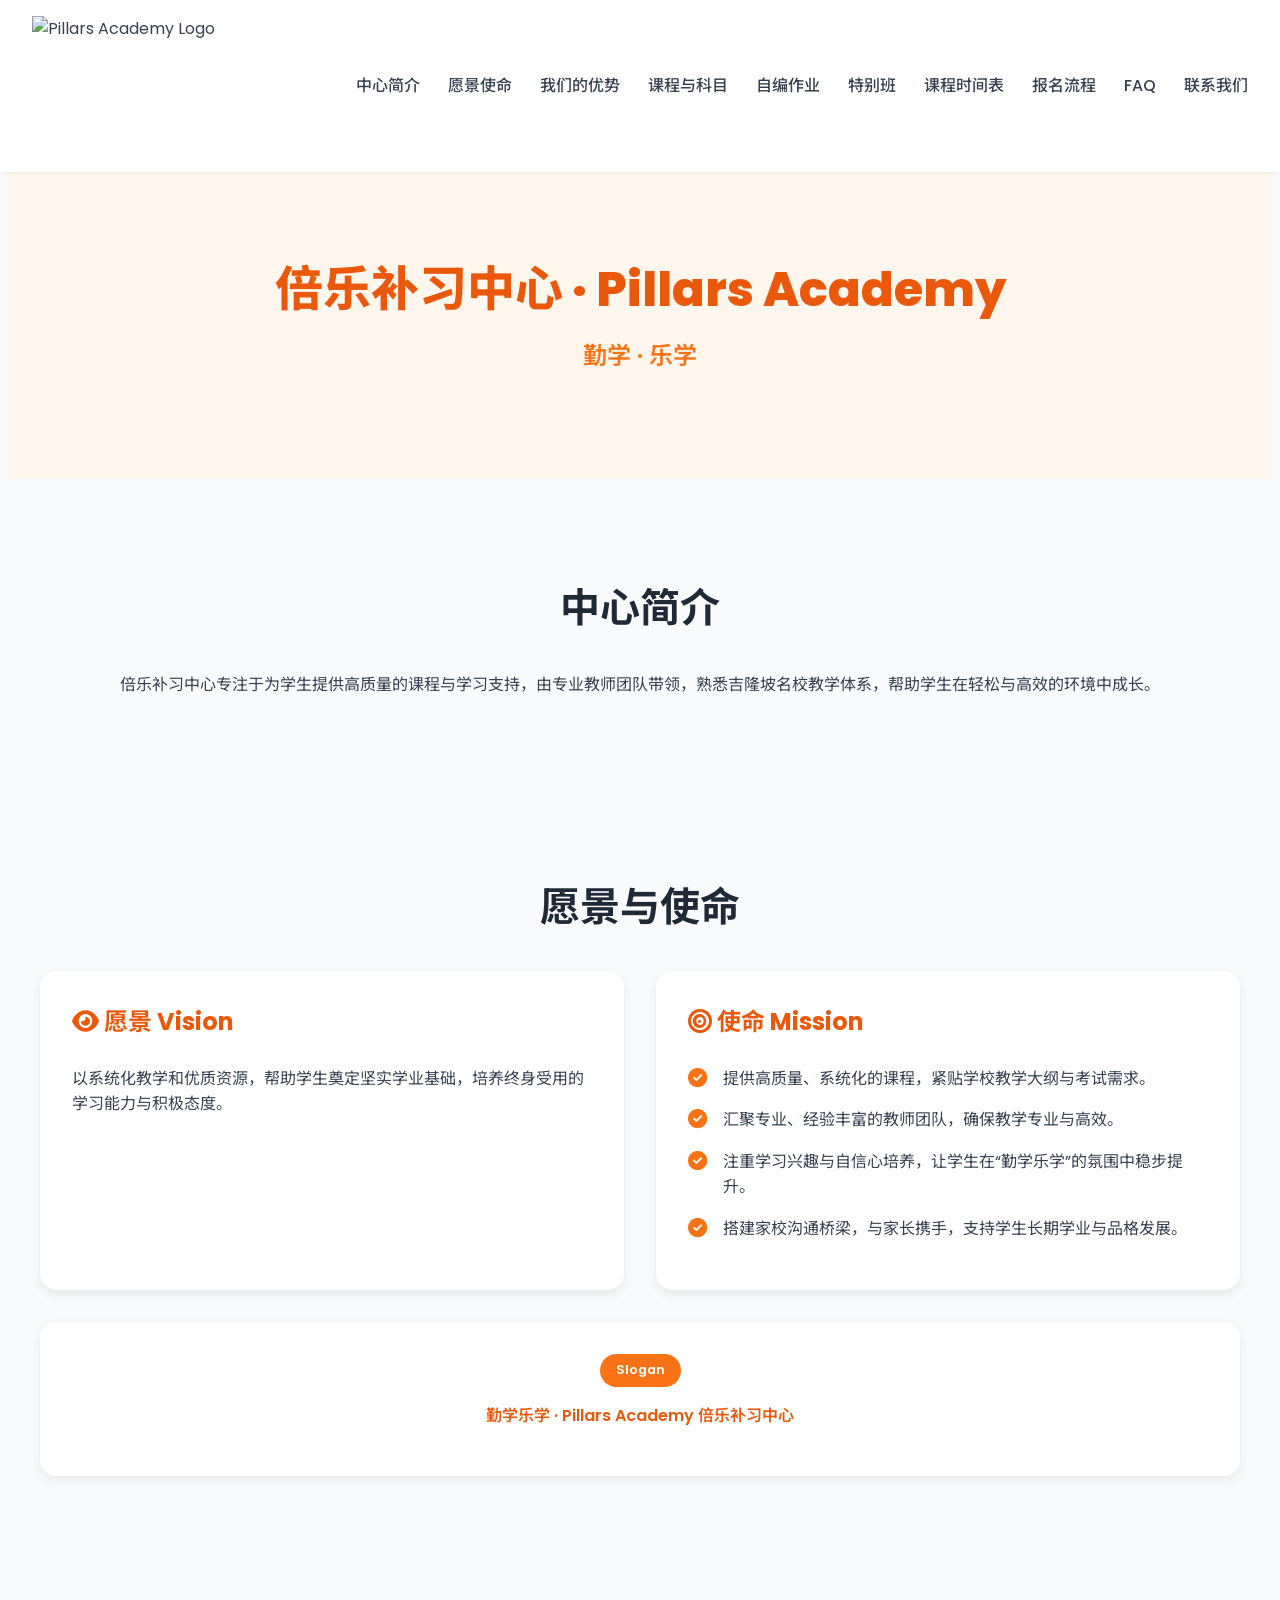
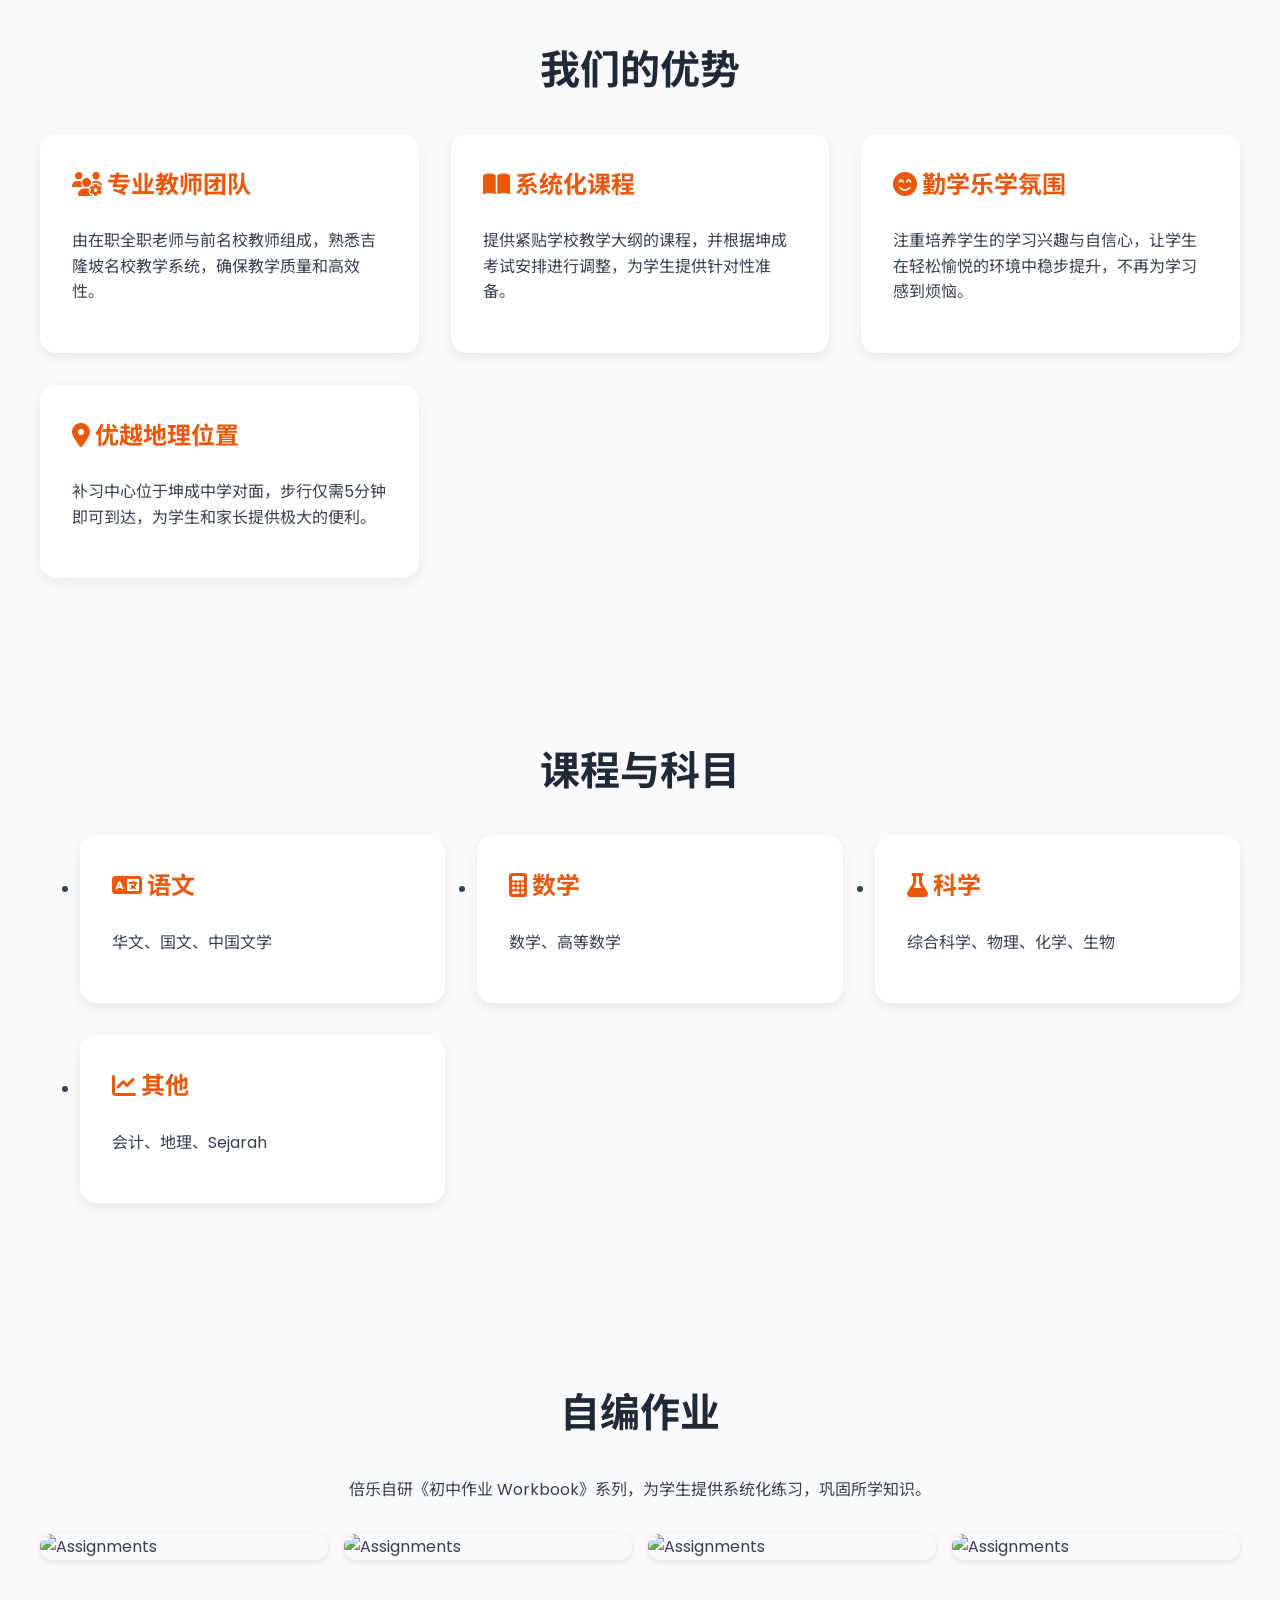
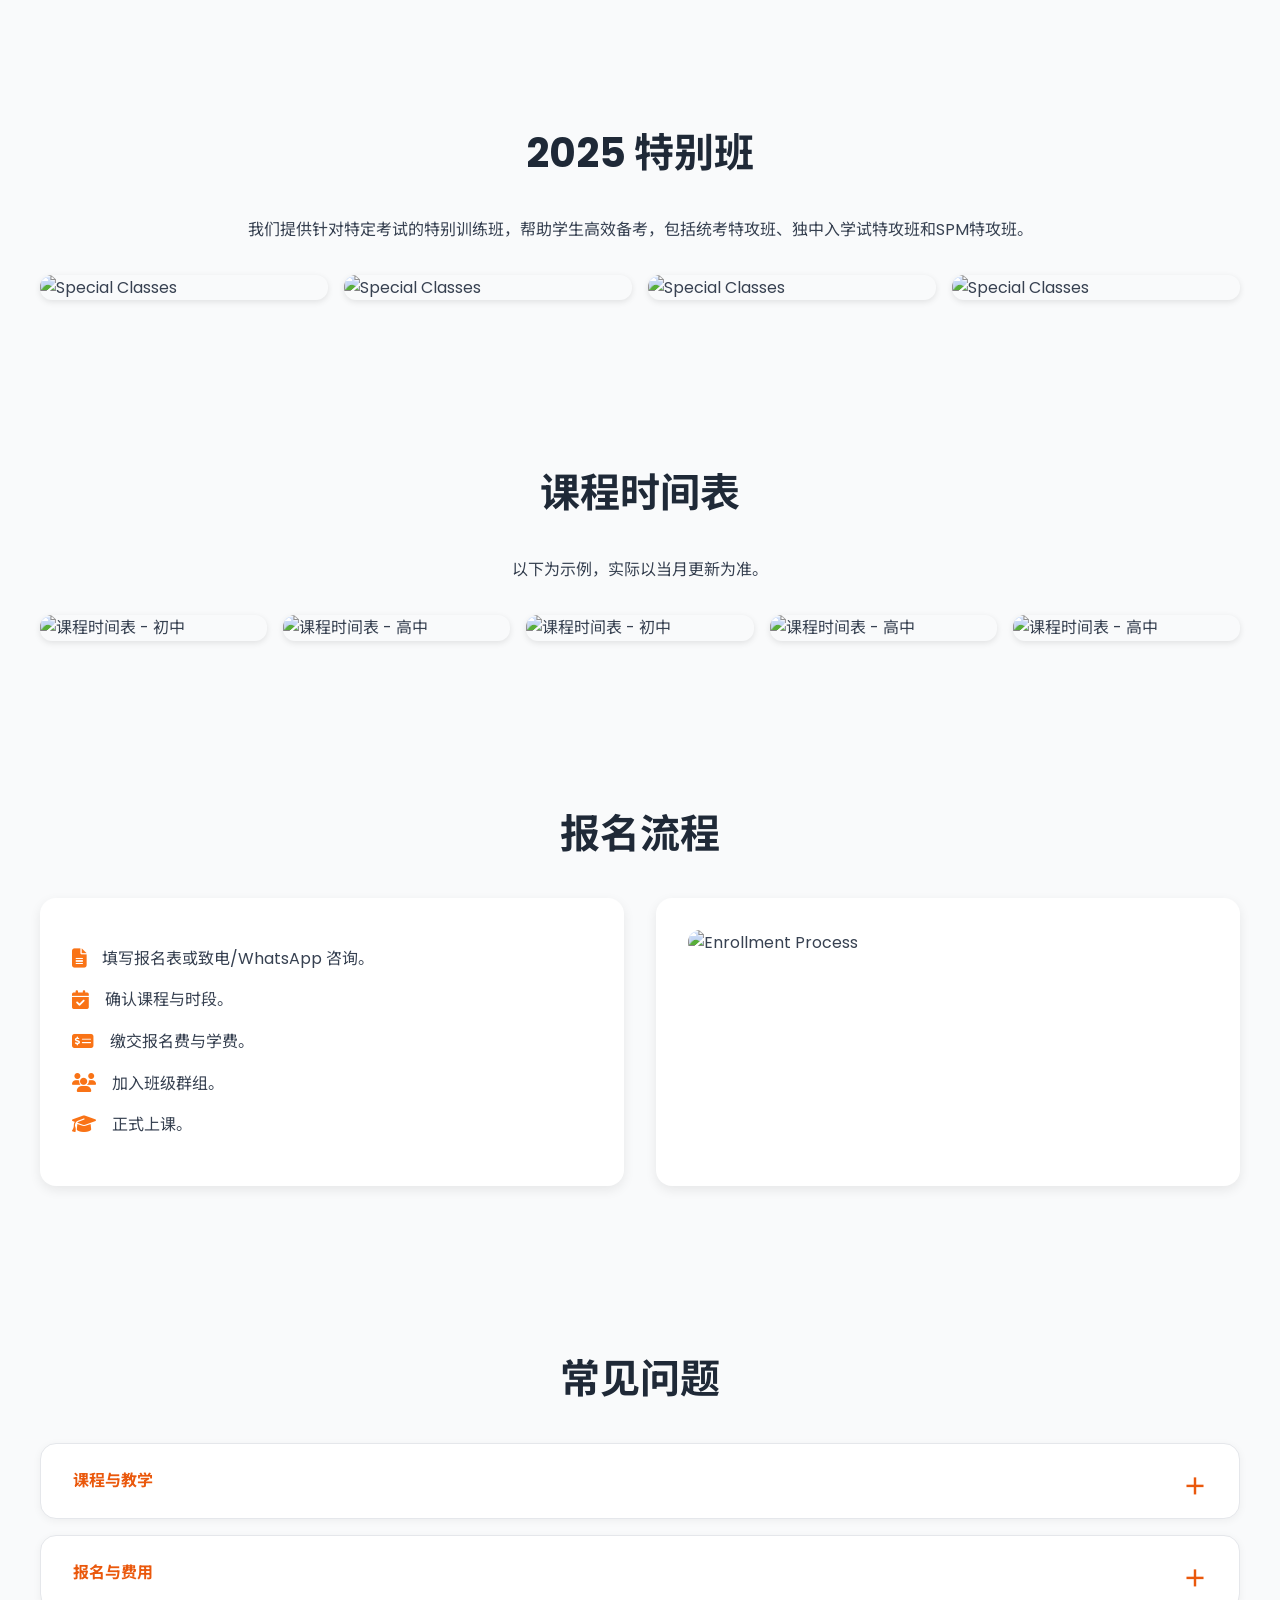
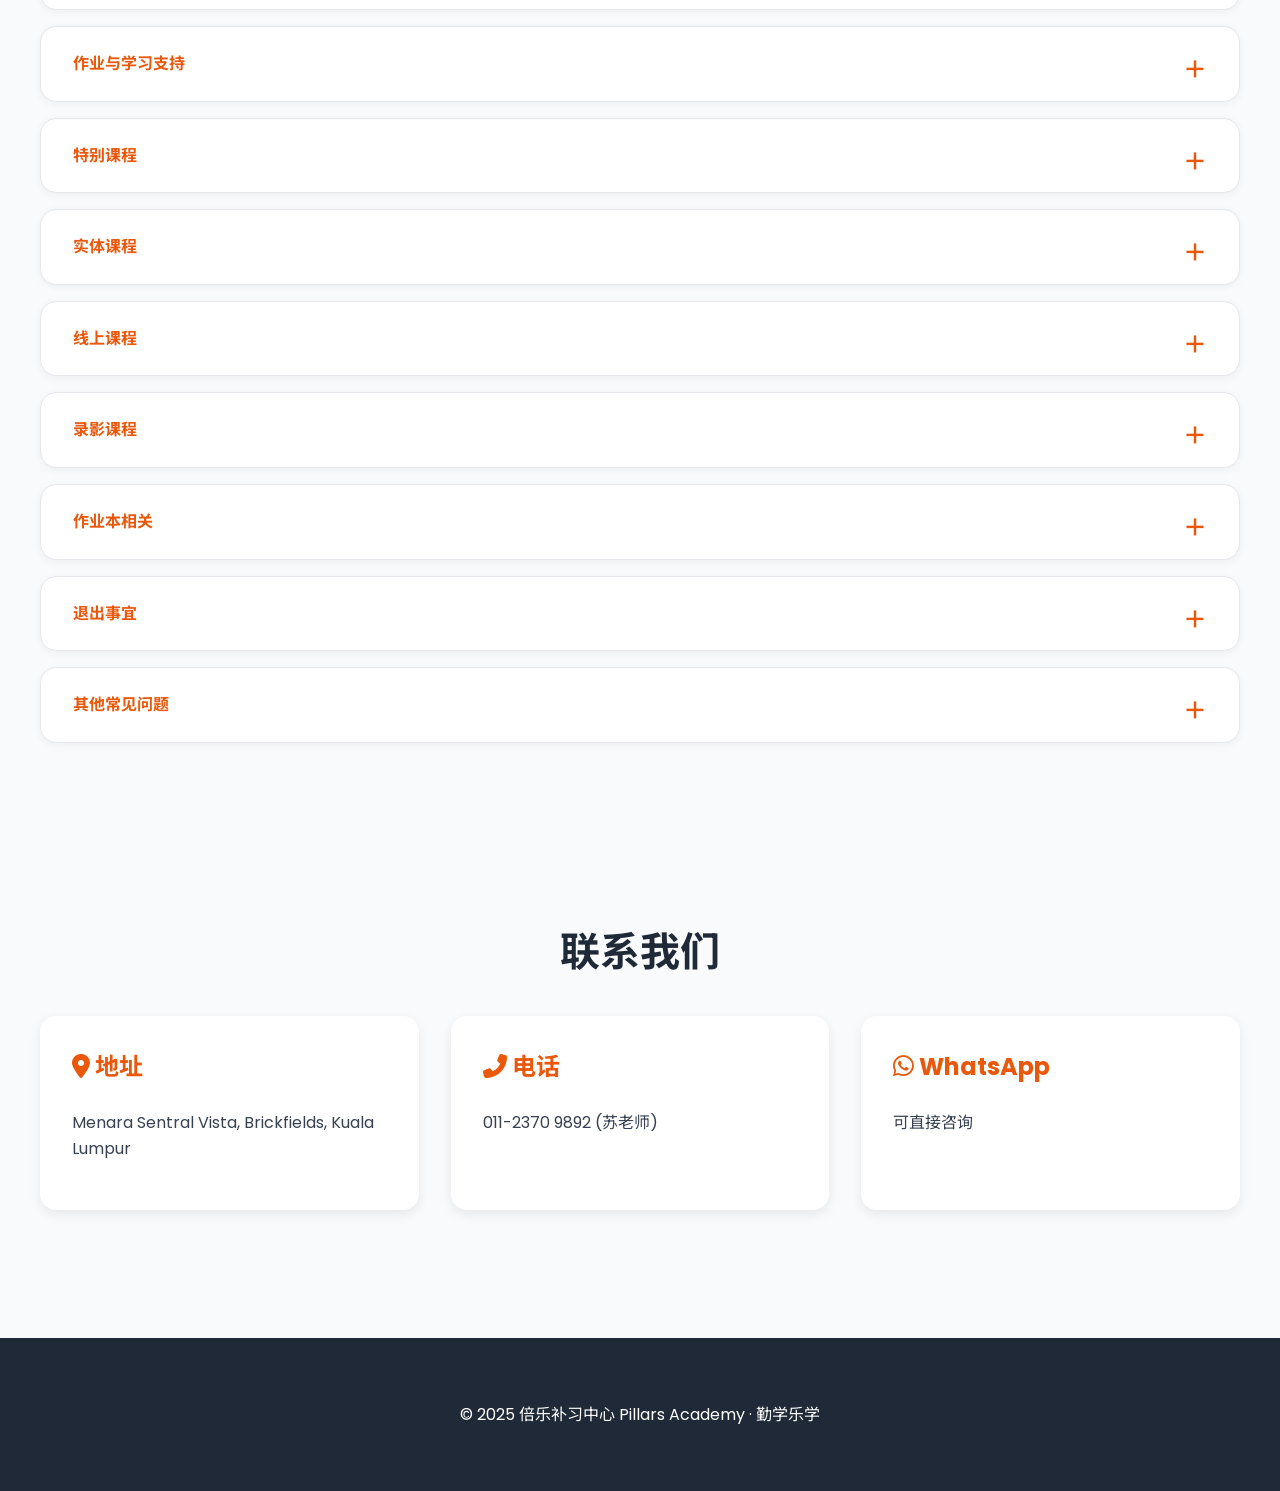
==== index.html @ 4dfcb1cc "Update documentation" ====
<!DOCTYPE html>
<html lang="zh">
<head>
<meta charset="utf-8"/>
<meta content="width=device-width, initial-scale=1.0" name="viewport"/>
<title>倍乐补习中心 · Pillars Academy</title>
<link rel="icon" type="image/x-icon" href="C:\Users\ACER\Downloads\website\images\tree logo.jpg">
<link rel="preconnect" href="https://fonts.googleapis.com">
<link rel="preconnect" href="https://fonts.gstatic.com" crossorigin>
<link href="https://fonts.googleapis.com/css2?family=Noto+Sans+SC:wght@400;500;700&family=Poppins:wght@400;500;600;700&display=swap" rel="stylesheet">
<link href="https://cdnjs.cloudflare.com/ajax/libs/font-awesome/6.4.0/css/all.min.css" rel="stylesheet">
<style>
    :root {
      --brand1: #f97316; /* 橙色 */
      --brand2: #ea580c; /* 深橙 */
      --peach: #FFDAC1; /* Soft Peach */
      --light-peach: #FFF7ED;
      --dark-gray: #1f2937;
      --text-color: #374151;
      --light-bg: #f9fafb;
      --card-bg: #ffffff;
      --border-color: #e5e7eb;
    }
    html {
      scroll-padding-top: 100px; 
    }
    body { font-family: 'Poppins', 'Noto Sans SC', sans-serif; margin: 0; background: var(--light-bg); color: var(--text-color); line-height: 1.6; }
    header { background: var(--card-bg); padding: 1rem 2rem; box-shadow: 0 2px 4px rgba(0,0,0,0.05); position: sticky; top: 0; z-index: 50; display: flex; align-items: center; justify-content: space-between; }
    .header-logo { height: 140px; }
    nav a { margin-left: 1.5rem; text-decoration: none; color: var(--text-color); font-weight: 500; transition: color 0.3s ease; }
    nav a:hover { color: var(--brand2); }
    .hero { padding: 5rem 2rem; text-align: center; background: var(--light-peach); }
    .hero h1 { font-size: 3rem; font-weight: 800; color: var(--brand2); margin: 0; }
    .hero p { font-size: 1.5rem; margin-top: 0.5rem; color: var(--brand1); font-weight: 600; }
    section { padding: 4rem 2rem; max-width: 1200px; margin: 0 auto; }
    h2 { font-size: 2.5rem; font-weight: 700; margin-bottom: 2rem; text-align: center; color: var(--dark-gray); }
    .grid { display: grid; gap: 2rem; }
    .md\:grid-cols-2 { grid-template-columns: repeat(auto-fit, minmax(300px, 1fr)); }
    .card { background: var(--card-bg); border-radius: 1rem; box-shadow: 0 4px 12px rgba(0,0,0,0.08); padding: 2rem; transition: transform 0.3s ease; }
    .card:hover { transform: translateY(-5px); }
    .card h3 { color: var(--brand2); font-size: 1.5rem; margin-top: 0; }
    .badge { display: inline-block; background: var(--brand1); color: white; font-size: 0.8rem; padding: 0.4rem 1rem; border-radius: 9999px; font-weight: 600; }
    footer { background: var(--dark-gray); color: white; text-align: center; padding: 3rem; margin-top: 4rem; }
    .icon-list { list-style: none; padding: 0; }
    .icon-list li { display: flex; align-items: flex-start; margin-bottom: 1rem; }
    .icon-list li i { color: var(--brand1); margin-right: 1rem; font-size: 1.2rem; margin-top: 0.2rem; }
    .image-grid { display: grid; grid-template-columns: repeat(auto-fit, minmax(200px, 1fr)); gap: 1rem; margin-top: 2rem; }
    .image-grid img {
      width: 100%;
      height: auto;
      border-radius: 0.75rem;
      box-shadow: 0 2px 6px rgba(0,0,0,0.1);
      cursor: pointer;
      transition: transform 0.3s ease;
    }
    .image-grid img:hover:not(.expanded) {
      transform: scale(1.03);
    }

    /* FAQ section */
    .faq-item { margin-bottom: 1.5rem; }
    .faq-item h3 { font-weight: 600; color: var(--brand2); }
    nav.toc { background: var(--light-peach); border: 1px solid #fed7aa; border-radius: 1rem; padding: 1.5rem; margin-bottom: 2rem; }
    nav.toc a { display: inline-block; margin: .5rem .75rem; padding: .5rem 1rem; color: var(--brand2); text-decoration: none; border-radius: .5rem; font-weight: 600; background: var(--card-bg); border: 1px solid #fcd34d; transition: background-color 0.3s ease; }
    nav.toc a:hover { background: #fde68a; }
    .faq-cat { background: var(--card-bg); border: 1px solid var(--border-color); border-radius: 1rem; margin: 1rem 0; box-shadow: 0 2px 8px rgba(0,0,0,0.05); }
    .faq-cat > summary { cursor: pointer; padding: 1.5rem 2rem; font-weight: 700; color: var(--brand2); list-style: none; }
    .faq-cat[open] > summary { color: var(--dark-gray); border-bottom: 1px solid var(--border-color); }
    .faq-cat summary::-webkit-details-marker { display: none; }
    .faq-cat summary::after { content: '＋'; float: right; font-size: 1.5rem; transition: transform 0.3s ease; }
    .faq-cat[open] > summary::after { content: '－'; transform: rotate(180deg); }
    .qa-list { padding: .5rem 2rem 1.5rem; }
    .qa-list details { border: 1px solid var(--border-color); border-radius: 0.75rem; margin: 0.8rem 0; }
    .qa-list > details > summary { font-weight: 600; color: var(--brand2); padding: 1rem 1.5rem; cursor: pointer; list-style: none; }
    .qa-list > details[open] > summary { color: var(--dark-gray); border-bottom: 1px solid var(--border-color); }
    .qa-list summary::-webkit-details-marker { display: none; }
    .qa-list summary::after { content: '＋'; float: right; font-size: 1.2rem; }
    .qa-list details[open] > summary::after { content: '－'; }
    .qa-list details > div { padding: 1rem 1.5rem 1.5rem; color: var(--text-color); }
    
    /* Image zoom effect */
    .zoom-img {
      max-width: 100%;
      height: auto;
      cursor: pointer;
      border-radius: 8px;
      transition: transform 0.3s ease, box-shadow 0.3s ease;
    }
    .zoom-img.expanded {
      position: fixed;
      top: 50%;
      left: 50%;
      /* Remove max-width and max-height to show the original size */
      transform: translate(-50%, -50%);
      z-index: 9999;
      box-shadow: 0 0 20px rgba(0,0,0,0.5);
      /* Ensure image doesn't go off-screen, just in case */
      width: auto;
      height: auto;
      max-width: 95vw;
      max-height: 95vh;
    }
    .overlay {
      position: fixed;
      top: 0; left: 0; right: 0; bottom: 0;
      background: rgba(0,0,0,0.7);
      z-index: 9998;
      display: none;
    }
    .overlay.active { display: block; }

    @media (max-width: 768px) {
        header { flex-direction: column; align-items: center; }
        nav { margin-top: 1rem; }
        nav a { margin: 0.5rem; }
        .hero h1 { font-size: 2.2rem; }
        .hero p { font-size: 1.2rem; }
        section { padding: 2rem 1rem; }
        h2 { font-size: 2rem; margin-bottom: 1.5rem; }
    }
</style>
</head>
<body>

<header>
  <img src="C:\Users\ACER\Downloads\website\images\logo (main).jpg" alt="Pillars Academy Logo" class="header-logo">
  <nav>
    <a href="#about">中心简介</a>
    <a href="#vision">愿景使命</a>
    <a href="#advantages">我们的优势</a>
    <a href="#courses">课程与科目</a>
    <a href="#assignments">自编作业</a>
    <a href="#special">特别班</a>
    <a href="#timetable">课程时间表</a>
    <a href="#enroll">报名流程</a>
    <a href="#faq">FAQ</a>
    <a href="#contact">联系我们</a>
  </nav>
</header>

<section class="hero">
  <h1>倍乐补习中心 · Pillars Academy</h1>
  <p>勤学 · 乐学</p>
</section>

<section id="about">
  <h2>中心简介</h2>
  <p style="text-align:center;">倍乐补习中心专注于为学生提供高质量的课程与学习支持，由专业教师团队带领，熟悉吉隆坡名校教学体系，帮助学生在轻松与高效的环境中成长。</p>
</section>

<section id="vision">
  <h2>愿景与使命</h2>
  <div class="grid md:grid-cols-2">
    <div class="card">
      <h3><i class="fas fa-eye"></i> 愿景 Vision</h3>
      <p>以系统化教学和优质资源，帮助学生奠定坚实学业基础，培养终身受用的学习能力与积极态度。</p>
    </div>
    <div class="card">
      <h3><i class="fas fa-bullseye"></i> 使命 Mission</h3>
      <ul class="icon-list">
        <li><i class="fas fa-check-circle"></i> 提供高质量、系统化的课程，紧贴学校教学大纲与考试需求。</li>
        <li><i class="fas fa-check-circle"></i> 汇聚专业、经验丰富的教师团队，确保教学专业与高效。</li>
        <li><i class="fas fa-check-circle"></i> 注重学习兴趣与自信心培养，让学生在“勤学乐学”的氛围中稳步提升。</li>
        <li><i class="fas fa-check-circle"></i> 搭建家校沟通桥梁，与家长携手，支持学生长期学业与品格发展。</li>
      </ul>
    </div>
  </div>
  <div class="card" style="margin-top:2rem; text-align:center;">
    <span class="badge">Slogan</span>
    <p style="margin-top:1rem; font-weight:600; color:var(--brand2);">勤学乐学 · Pillars Academy 倍乐补习中心</p>
  </div>
</section>

<section id="advantages">
  <h2>我们的优势</h2>
  <div class="grid md:grid-cols-2">
    <div class="card">
      <h3><i class="fas fa-users-cog"></i> 专业教师团队</h3>
      <p>由在职全职老师与前名校教师组成，熟悉吉隆坡名校教学系统，确保教学质量和高效性。</p>
    </div>
    <div class="card">
      <h3><i class="fas fa-book-open"></i> 系统化课程</h3>
      <p>提供紧贴学校教学大纲的课程，并根据坤成考试安排进行调整，为学生提供针对性准备。</p>
    </div>
    <div class="card">
      <h3><i class="fas fa-smile-beam"></i> 勤学乐学氛围</h3>
      <p>注重培养学生的学习兴趣与自信心，让学生在轻松愉悦的环境中稳步提升，不再为学习感到烦恼。</p>
    </div>
    <div class="card">
      <h3><i class="fas fa-map-marker-alt"></i> 优越地理位置</h3>
      <p>补习中心位于坤成中学对面，步行仅需5分钟即可到达，为学生和家长提供极大的便利。</p>
    </div>
  </div>
</section>

<section id="courses">
  <h2>课程与科目</h2>
  <ul class="grid md:grid-cols-2">
    <li class="card">
      <h3><i class="fas fa-language"></i> 语文</h3>
      <p>华文、国文、中国文学</p>
    </li>
    <li class="card">
      <h3><i class="fas fa-calculator"></i> 数学</h3>
      <p>数学、高等数学</p>
    </li>
    <li class="card">
      <h3><i class="fas fa-flask"></i> 科学</h3>
      <p>综合科学、物理、化学、生物</p>
    </li>
    <li class="card">
      <h3><i class="fas fa-chart-line"></i> 其他</h3>
      <p>会计、地理、Sejarah</p>
    </li>
  </ul>
</section>

<section id="assignments">
  <h2>自编作业</h2>
  <p style="text-align:center;">倍乐自研《初中作业 Workbook》系列，为学生提供系统化练习，巩固所学知识。</p>
  <div class="image-grid">
    <img src="C:\Users\ACER\Downloads\website\images\E1.jpg" alt="Assignments" class="zoom-img">
    <img src="C:\Users\ACER\Downloads\website\images\E2.jpg" alt="Assignments" class="zoom-img">
    <img src="C:\Users\ACER\Downloads\website\images\E3.jpg" alt="Assignments" class="zoom-img">
    <img src="C:\Users\ACER\Downloads\website\images\E4.jpg" alt="Assignments" class="zoom-img">
  </div>
</section>

<section id="special">
  <h2>2025 特别班</h2>
  <p style="text-align:center;">我们提供针对特定考试的特别训练班，帮助学生高效备考，包括统考特攻班、独中入学试特攻班和SPM特攻班。</p>
  <div class="image-grid">
    <img src="C:\Users\ACER\Downloads\website\images\F1.jpg" alt="Special Classes" class="zoom-img">
    <img src="C:\Users\ACER\Downloads\website\images\F2.jpg" alt="Special Classes" class="zoom-img">
    <img src="C:\Users\ACER\Downloads\website\images\F3.jpg" alt="Special Classes" class="zoom-img">
    <img src="C:\Users\ACER\Downloads\website\images\F4.jpg" alt="Special Classes" class="zoom-img">
  </div>
</section>

<section id="timetable">
  <h2>课程时间表</h2>
  <p style="text-align:center;">以下为示例，实际以当月更新为准。</p>
  <div class="image-grid">
    <img src="C:\Users\ACER\Downloads\website\images\G1_resized.jpg" alt="课程时间表 - 初中" class="zoom-img">
    <img src="C:\Users\ACER\Downloads\website\images\G2.jpg" alt="课程时间表 - 高中" class="zoom-img">
    <img src="C:\Users\ACER\Downloads\website\images\G3.jpg" alt="课程时间表 - 初中" class="zoom-img">
    <img src="C:\Users\ACER\Downloads\website\images\G4.jpg" alt="课程时间表 - 高中" class="zoom-img">
    <img src="C:\Users\ACER\Downloads\website\images\G5.jpg" alt="课程时间表 - 高中" class="zoom-img">
  </div>
</section>

<section id="enroll">
  <h2>报名流程</h2>
  <div class="grid md:grid-cols-2">
    <div class="card">
      <ul class="icon-list">
        <li><i class="fas fa-file-alt"></i> 填写报名表或致电/WhatsApp 咨询。</li>
        <li><i class="fas fa-calendar-check"></i> 确认课程与时段。</li>
        <li><i class="fas fa-money-check-alt"></i> 缴交报名费与学费。</li>
        <li><i class="fas fa-users"></i> 加入班级群组。</li>
        <li><i class="fas fa-graduation-cap"></i> 正式上课。</li>
      </ul>
    </div>
    <div class="card">
      <img src="C:\Users\ACER\Downloads\website\images\H (1).jpg" alt= "Enrollment Process" style="width: 100%; height: auto; border-radius: 0.75rem;">
    </div>
  </div>
</section>

<section id="faq">
  <h2>常见问题</h2>
  <div class="cat-acc">
    <details class="faq-cat" id="cat1"><summary>课程与教学</summary>
      <div class="qa-list">
        <details><summary>Q1：倍乐补习中心开设哪些科目？</summary><div>A：华文、英文、马来文、数学、高级数学、科学、生物、化学、物理、会计、中国文学、Sejarah 等。</div></details>
        <details><summary>Q2：课程时间表是固定的吗？</summary><div>A：有每周固定时间表，但会根据坤中考试安排与学生需求进行调整。</div></details>
        <details><summary>Q3：你们的老师是什么背景？</summary><div>A：在职全职老师与前名校教师，熟悉吉隆坡坤成教学系统。</div></details>
        <details><summary>Q4：学生对象？</summary><div>A：以坤中学生为主，同时欢迎报考马来西亚文凭（SPM）的非坤中生。</div></details>
        <details><summary>Q5：教学语言？</summary><div>A：中英文双语教学，学习单以英文为主，中文为补助。</div></details>
        <details><summary>Q6：老师会帮忙准备考试吗？</summary><div>A：会，我们会依照坤中考试范围为学生进行针对性准备。</div></details>
        <details><summary>Q7：补习时长？</summary><div>A：一般每月 6 小时：1.5 小时/堂 × 4 次，部分科目为 2 小时/堂 × 3 次。</div></details>
        <details><summary>Q8：迟加入可以看回以前的课程吗？</summary><div>A：不提供往期回放。如有需要，可与负责老师沟通。</div></details>
        <details><summary>Q9：是不是每一课都有录制？</summary><div>A：网课都会录制并提供回放，实体课学生如缺席可看网课录制回放。</div></details>
        <details><summary>Q10：课程开课与结束时间？</summary><div>A：1–12 月上课。初三课程于 11 月结束；部分会因准备考试而提前上完，12 月最后两周不上课。</div></details>
      </div>
    </details>
    <details class="faq-cat" id="cat2"><summary>报名与费用</summary>
      <div class="qa-list">
        <details><summary>Q11：如何报名？</summary><div>A：在网页填写报名表或扫码传单报名。</div></details>
        <details><summary>Q12：学费如何计算？</summary><div>A：依科目与年级而定，请联系索取收费表。</div></details>
        <details><summary>Q13：可以中途加入吗？</summary><div>A：可以，中途加入时将按比例计算当月学费。</div></details>
        <details><summary>Q14：缴费方式？</summary><div>A：支持电子转账或现金。</div></details>
      </div>
    </details>
    <details class="faq-cat" id="cat3"><summary>作业与学习支持</summary>
      <div class="qa-list">
        <details><summary>Q15：会提供学习单吗？</summary><div>A：会。实体班提供纸本笔记，网课和录影课程提供电子笔记。</div></details>
        <details><summary>Q16：家长能收到学习报告吗？</summary><div>A：暂无正式书面报告，但老师会通过家校沟通反馈进度。</div></details>
      </div>
    </details>
    <details class="faq-cat" id="cat4"><summary>特别课程</summary>
      <div class="qa-list">
        <details><summary>Q17：有哪些特别班？</summary><div>A：我们提供考前，假期训练课程，针对入学考试的特攻班（6月-9月）。</div></details>
        <details><summary>Q18：如何报名特别课程？</summary><div>A：每个特别课程宣传单上有独立 QR 码，扫码即可报名；负责人会在两天内联系。</div></details>
      </div>
    </details>
    <details class="faq-cat" id="cat5"><summary>实体课程</summary>
      <div class="qa-list">
        <details><summary>Q19：上课地点？</summary><div>A：位于坤成中学对面，步行 5 分钟即可。请于开课前 5 分钟到达。</div></details>
        <details><summary>Q20：请假与补课？</summary><div>A：提前请假者可安排线上补课或观看录影课程。</div></details>
        <details><summary>Q21：家长可在中心等候吗？</summary><div>A：可在大厦 lobby 等候；课堂内仅限学生进入。</div></details>
        <details><summary>Q22：安全性如何？</summary><div>A：大厦有专业保安，三层安检，全覆盖监控。</div></details>
        <details><summary>Q23：学校假期上课安排？</summary><div>A：改为线上课程，请留意群组通知。</div></details>
        <details><summary>Q24：班级人数？</summary><div>A：依课室大小，约 7–24 人。</div></details>
        <details><summary>Q25：如何确认孩子到课？</summary><div>A：老师会点名；若缺席，会在群组通知家长。</div></details>
      </div>
    </details>
    <details class="faq-cat" id="cat6"><summary>线上课程</summary>
      <div class="qa-list">
        <details><summary>Q26：使用什么平台？</summary><div>A：Zoom 固定链接。</div></details>
        <details><summary>Q27：设备与网络要求？</summary><div>A：建议电脑/平板 + 稳定网络 + 耳麦，并保持镜头开启。</div></details>
        <details><summary>Q28：是否提供录播或讲义？</summary><div>A：提供电子讲义；录播视班级政策开放，通常限时。</div></details>
        <details><summary>Q29：如何获得答疑？</summary><div>A：可在线上课堂向老师提问，由老师统一讲解。</div></details>
      </div>
    </details>
    <details class="faq-cat" id="cat7"><summary>录影课程</summary>
      <div class="qa-list">
        <details><summary>Q30：什么是录影课程？</summary><div>A：网课录制，适合时间不固定或需反复复习的学生。</div></details>
        <details><summary>Q31：不能当场提问怎么办？</summary><div>A：可直接联系课程老师（录影班专属）。</div></details>
        <details><summary>Q32：观看有效期？</summary><div>A：录影课程观看期限为 2 周。</div></details>
      </div>
    </details>
    <details class="faq-cat" id="cat8"><summary>作业本相关</summary>
      <div class="qa-list">
        <details><summary>Q33：如何购买？</summary><div>A：宣传单扫码即可。</div></details>
        <details><summary>Q34：编写团队？</summary><div>A：由经验丰富的有教坤中学生经验的教师编写。</div></details>
        <details><summary>Q35：适合对象？</summary><div>A：坤中生及准备考 SPM 的独中生。</div></details>
      </div>
    </details>
    <details class="faq-cat" id="cat9"><summary>退出事宜</summary>
      <div class="qa-list">
        <details><summary>Q36：如何退出？</summary><div>A：填推出表，学术老师会跟您联系和办理。</div></details>
        <details><summary>Q37：提前多久通知？</summary><div>A：需至少提前一个月。</div></details>
        <details><summary>Q38：押金如何处理？</summary><div>A：押金抵扣最后一个月学费。</div></details>
      </div>
    </details>
    <details class="faq-cat" id="cat10"><summary>其他常见问题</summary>
      <div class="qa-list">
        <details><summary>Q39：上课需要带什么？</summary><div>A：学生需带文具；教材资料由补习中心准备。</div></details>
        <details><summary>Q40：你们的教学特色？</summary><div>A：强调“勤学乐学”，让学生保持学习兴趣并有效提升成绩。</div></details>
        <details><summary>Q41：补习群组的对象是谁？</summary><div>A：初中群组：一位家长 + 学生；高中群组：以学生为主。家长可选择不加入。</div></details>
      </div>
    </details>
  </div>
</section>

<section id="contact">
    <h2>联系我们</h2>
    <div class="grid md:grid-cols-2">
      <div class="card">
        <h3><i class="fas fa-map-marker-alt"></i> 地址</h3>
        <p>Menara Sentral Vista, Brickfields, Kuala Lumpur</p>
      </div>
      <div class="card">
        <h3><i class="fas fa-phone-alt"></i> 电话</h3>
        <p>011-2370 9892 (苏老师)</p>
      </div>
      <div class="card">
        <h3><i class="fab fa-whatsapp"></i> WhatsApp</h3>
        <p>可直接咨询</p>
      </div>
    </div>
</section>

<footer>
  <p>© 2025 倍乐补习中心 Pillars Academy · 勤学乐学</p>
</footer>

<div class="overlay" id="overlay"></div>

<script>
  // Image zoom effect
  const images = document.querySelectorAll('.zoom-img');
  const overlay = document.getElementById('overlay');
  images.forEach(img => {
    img.addEventListener('click', () => {
      if (img.classList.contains('expanded')) {
        img.classList.remove('expanded');
        overlay.classList.remove('active');
      } else {
        images.forEach(i => i.classList.remove('expanded'));
        img.classList.add('expanded');
        overlay.classList.add('active');
      }
    });
  });
  overlay.addEventListener('click', () => {
    document.querySelectorAll('.zoom-img.expanded').forEach(img => {
      img.classList.remove('expanded');
    });
    overlay.classList.remove('active');
  });

  // Smooth scroll
  document.querySelectorAll('nav a[href^="#"]').forEach(anchor => {
    anchor.addEventListener('click', function (e) {
      e.preventDefault();
      document.querySelector(this.getAttribute('href')).scrollIntoView({
        behavior: 'smooth'
      });
    });
  });
</script>

</body>
</html>
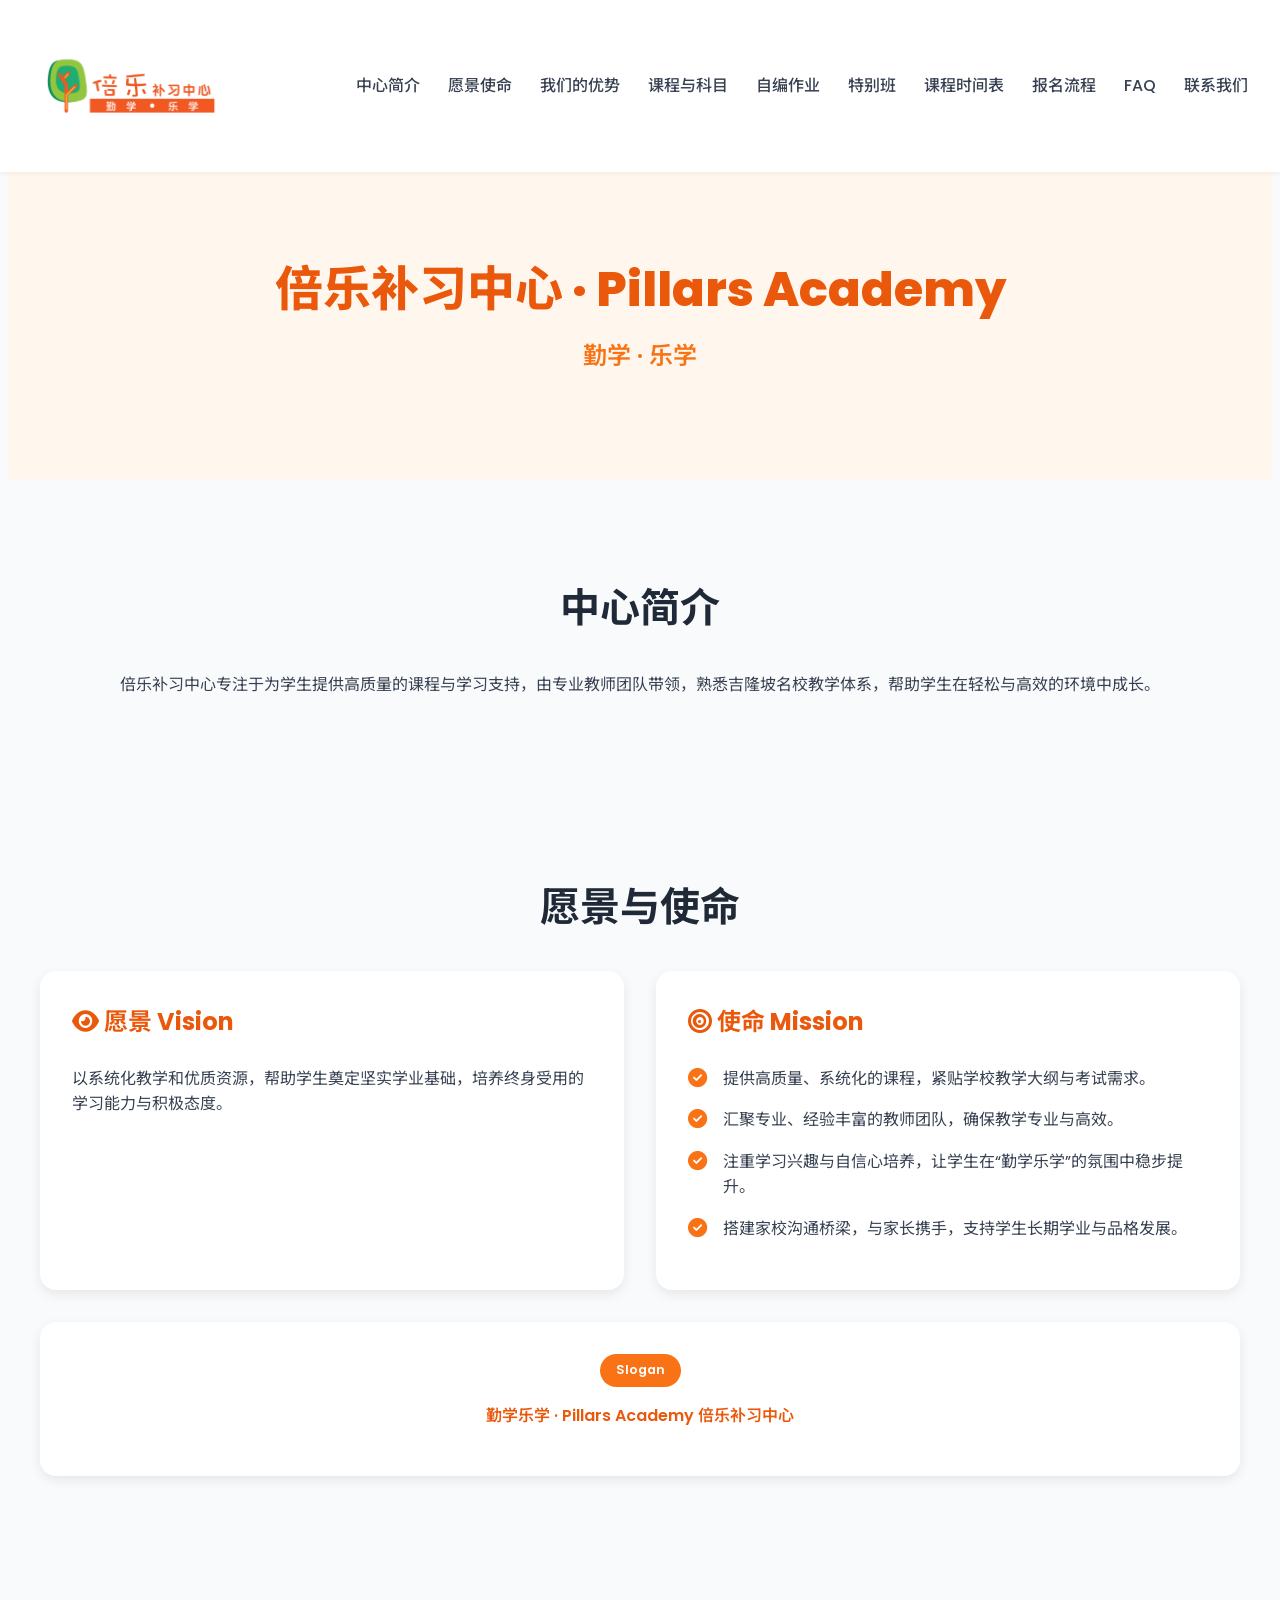
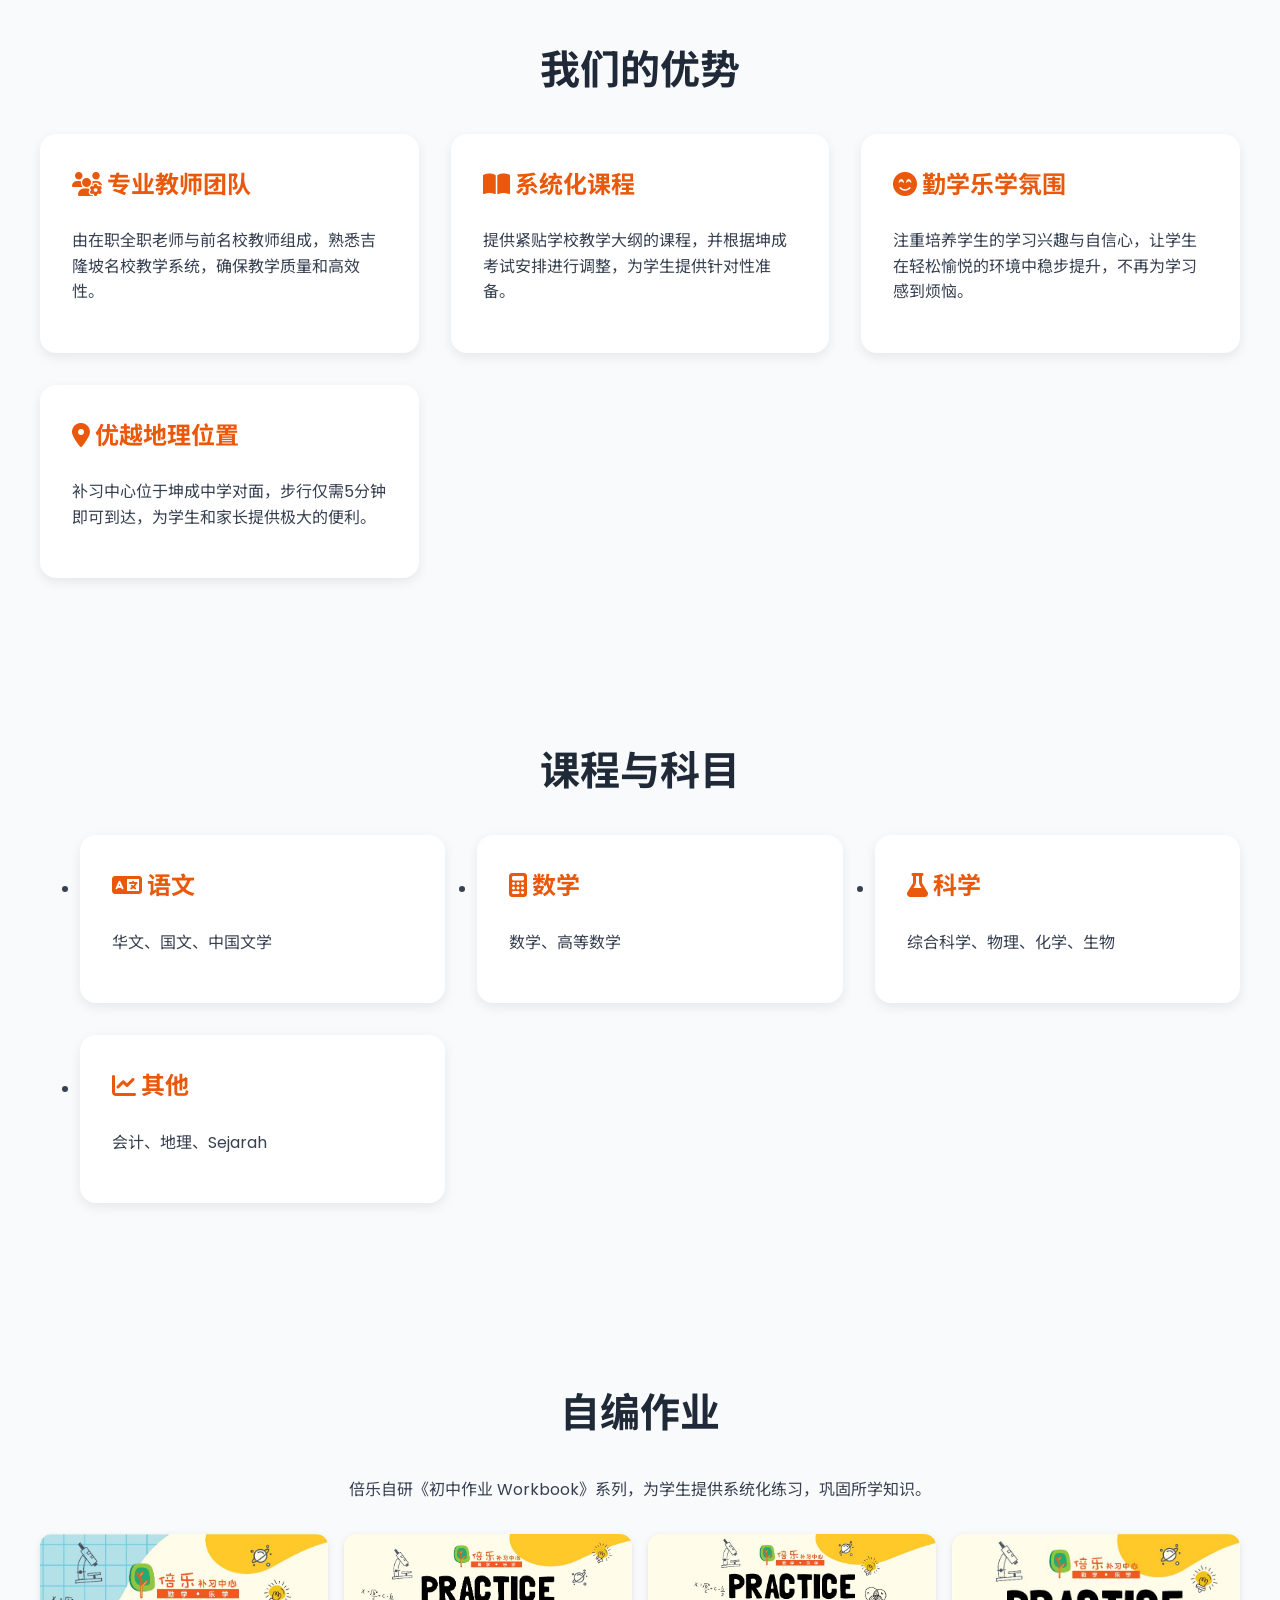
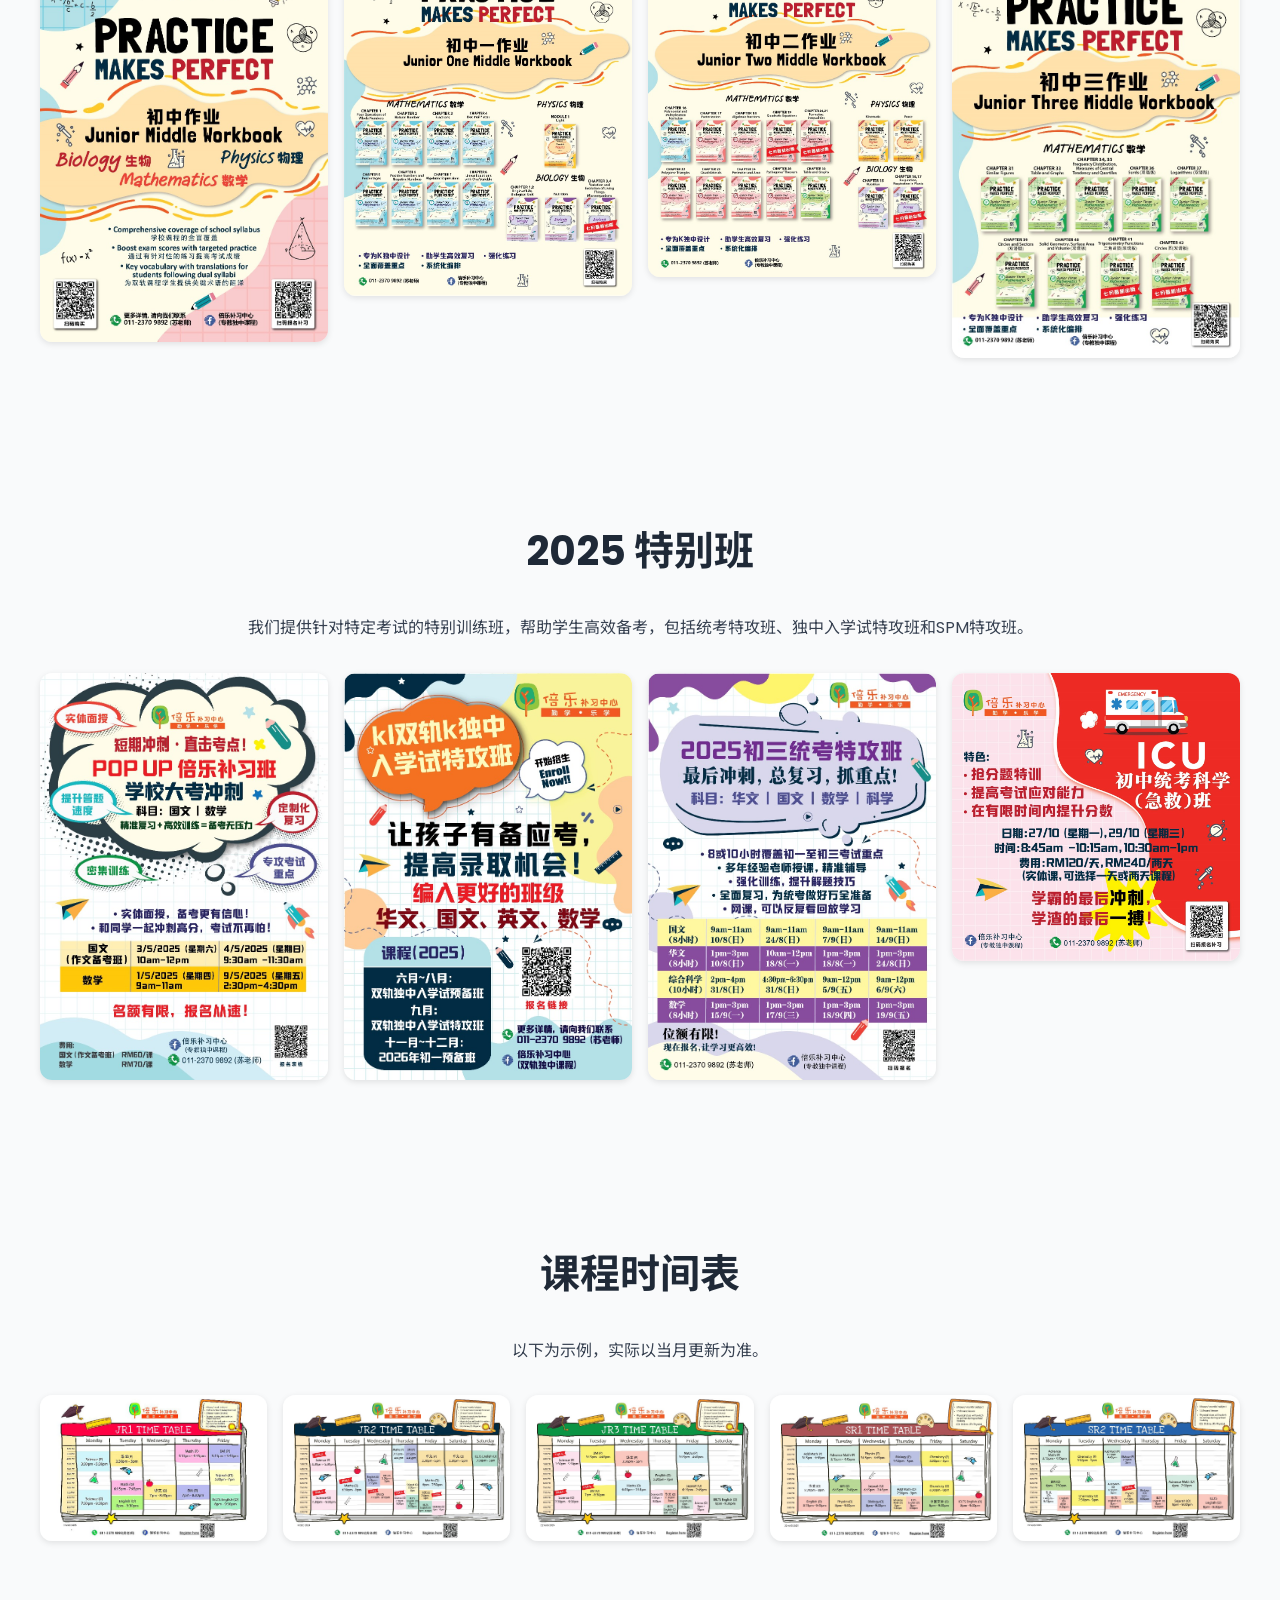
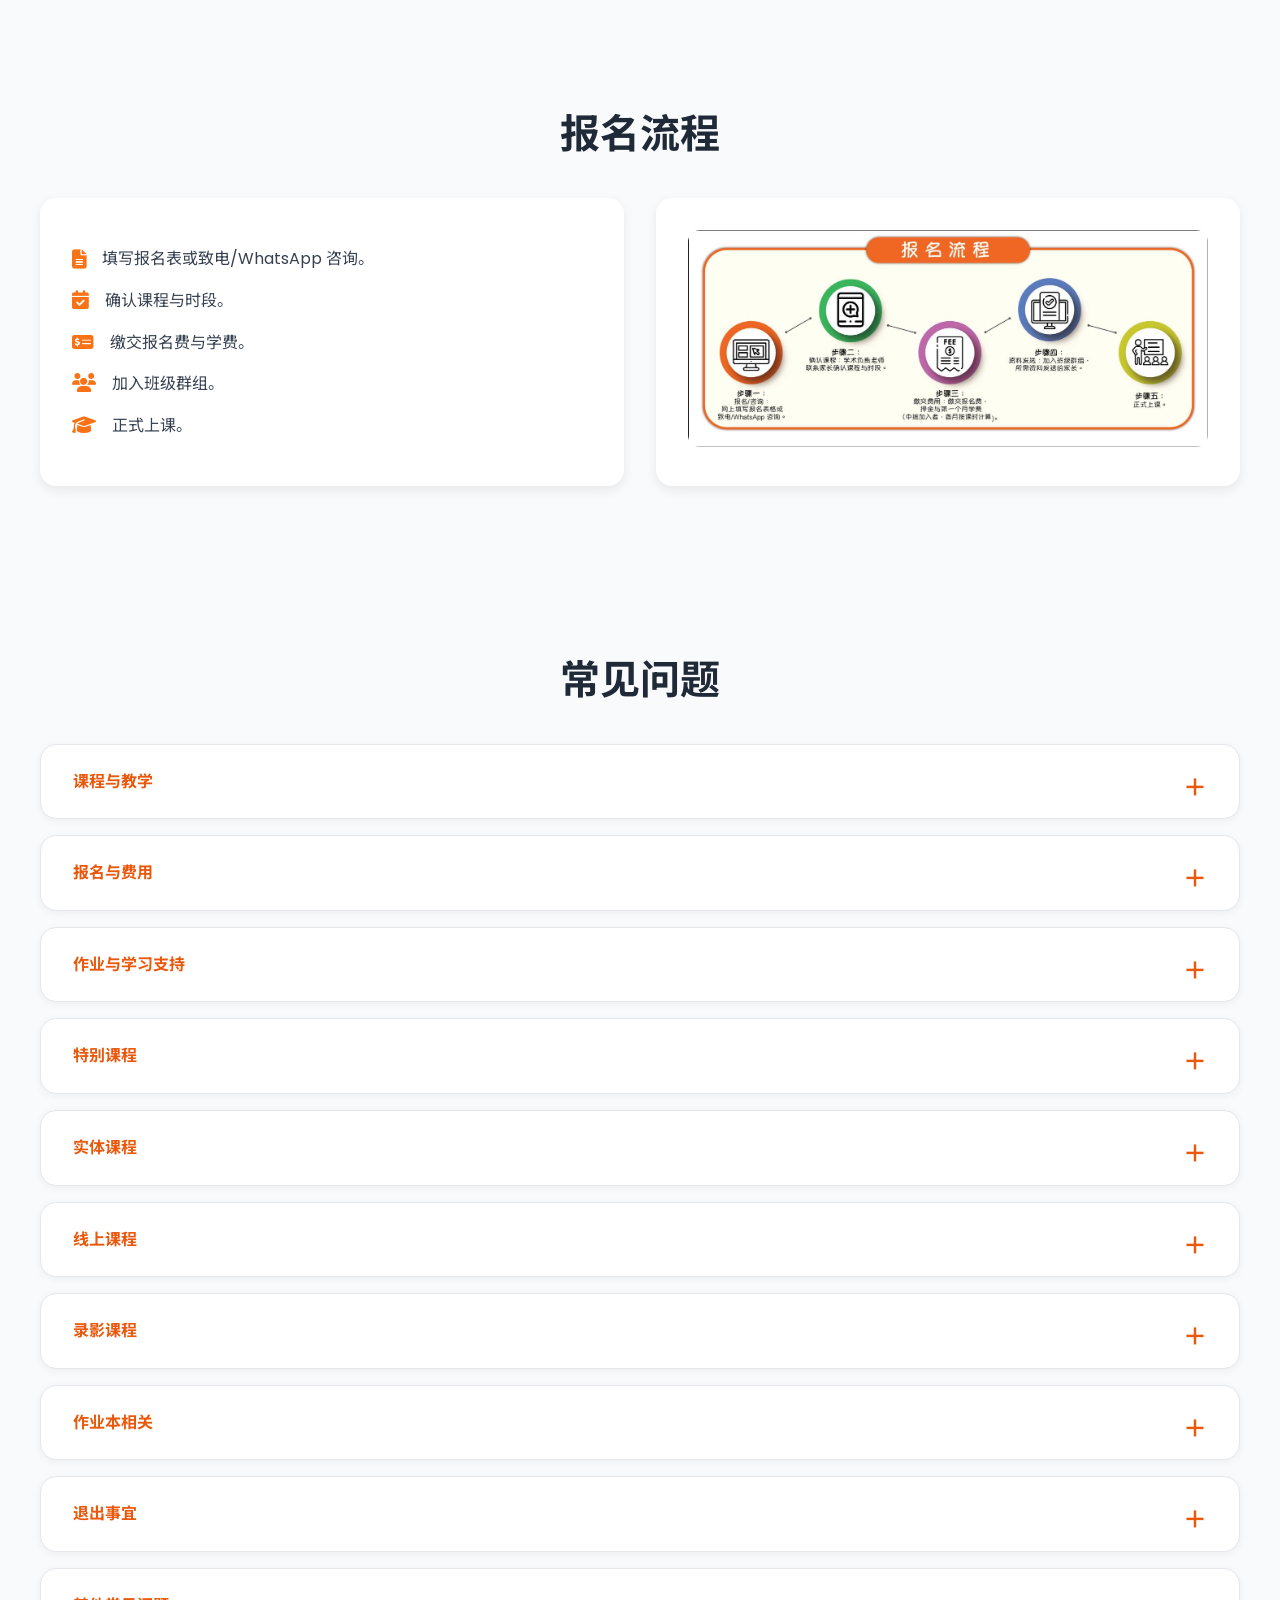
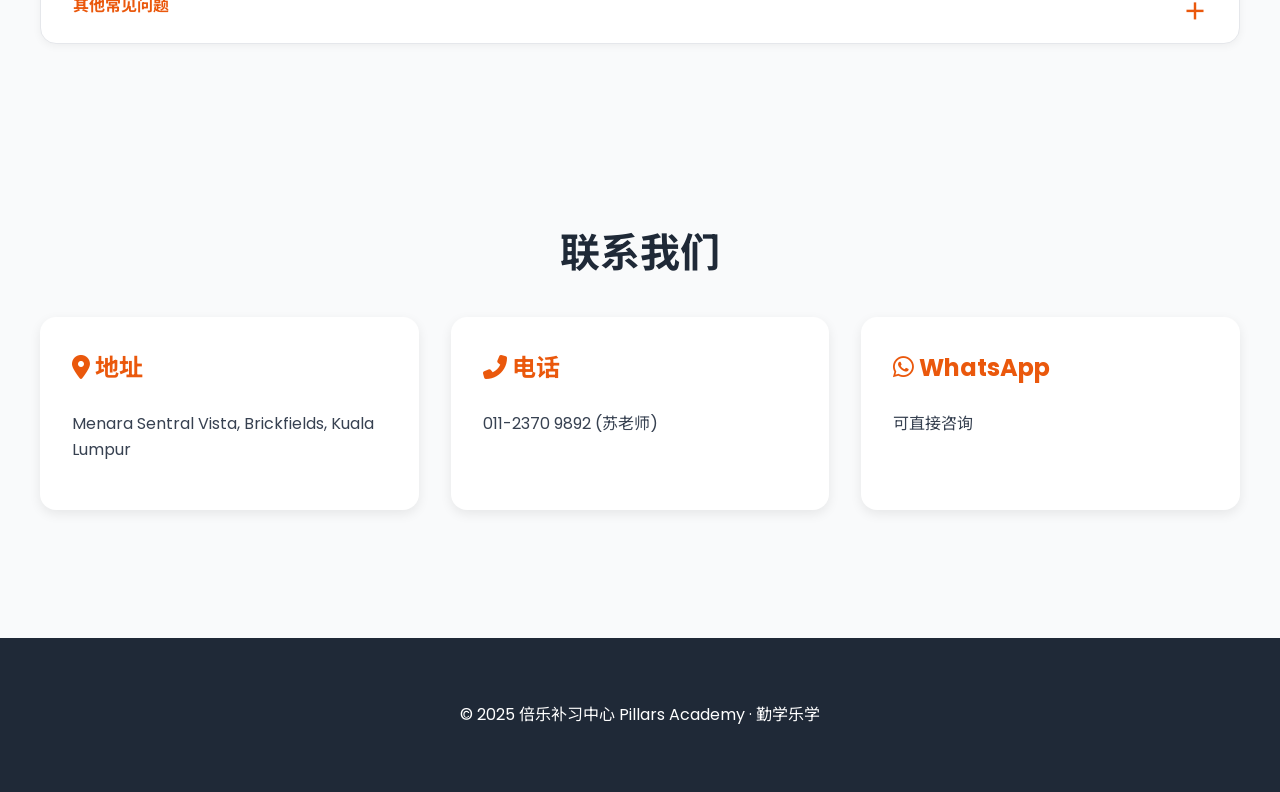
==== commit 0062e0b4: "Update documentation" ====
--- a/index.html
+++ b/index.html
@@ -4,7 +4,7 @@
 <meta charset="utf-8"/>
 <meta content="width=device-width, initial-scale=1.0" name="viewport"/>
 <title>倍乐补习中心 · Pillars Academy</title>
-<link rel="icon" type="image/x-icon" href="C:\Users\ACER\Downloads\website\images\tree logo.jpg">
+<link rel="icon" type="image/x-icon" href="images\tree logo.jpg">
 <link rel="preconnect" href="https://fonts.googleapis.com">
 <link rel="preconnect" href="https://fonts.gstatic.com" crossorigin>
 <link href="https://fonts.googleapis.com/css2?family=Noto+Sans+SC:wght@400;500;700&family=Poppins:wght@400;500;600;700&display=swap" rel="stylesheet">
@@ -123,7 +123,7 @@
 <body>
 
 <header>
-  <img src="C:\Users\ACER\Downloads\website\images\logo (main).jpg" alt="Pillars Academy Logo" class="header-logo">
+  <img src="images\logo (main).jpg" alt="Pillars Academy Logo" class="header-logo">
   <nav>
     <a href="#about">中心简介</a>
     <a href="#vision">愿景使命</a>
@@ -219,10 +219,10 @@
   <h2>自编作业</h2>
   <p style="text-align:center;">倍乐自研《初中作业 Workbook》系列，为学生提供系统化练习，巩固所学知识。</p>
   <div class="image-grid">
-    <img src="C:\Users\ACER\Downloads\website\images\E1.jpg" alt="Assignments" class="zoom-img">
-    <img src="C:\Users\ACER\Downloads\website\images\E2.jpg" alt="Assignments" class="zoom-img">
-    <img src="C:\Users\ACER\Downloads\website\images\E3.jpg" alt="Assignments" class="zoom-img">
-    <img src="C:\Users\ACER\Downloads\website\images\E4.jpg" alt="Assignments" class="zoom-img">
+    <img src="images\E1.jpg" alt="Assignments" class="zoom-img">
+    <img src="images\E2.jpg" alt="Assignments" class="zoom-img">
+    <img src="images\E3.jpg" alt="Assignments" class="zoom-img">
+    <img src="images\E4.jpg" alt="Assignments" class="zoom-img">
   </div>
 </section>
 
@@ -230,10 +230,10 @@
   <h2>2025 特别班</h2>
   <p style="text-align:center;">我们提供针对特定考试的特别训练班，帮助学生高效备考，包括统考特攻班、独中入学试特攻班和SPM特攻班。</p>
   <div class="image-grid">
-    <img src="C:\Users\ACER\Downloads\website\images\F1.jpg" alt="Special Classes" class="zoom-img">
-    <img src="C:\Users\ACER\Downloads\website\images\F2.jpg" alt="Special Classes" class="zoom-img">
-    <img src="C:\Users\ACER\Downloads\website\images\F3.jpg" alt="Special Classes" class="zoom-img">
-    <img src="C:\Users\ACER\Downloads\website\images\F4.jpg" alt="Special Classes" class="zoom-img">
+    <img src="images\F1.jpg" alt="Special Classes" class="zoom-img">
+    <img src="images\F2.jpg" alt="Special Classes" class="zoom-img">
+    <img src="images\F3.jpg" alt="Special Classes" class="zoom-img">
+    <img src="images\F4.jpg" alt="Special Classes" class="zoom-img">
   </div>
 </section>
 
@@ -241,11 +241,11 @@
   <h2>课程时间表</h2>
   <p style="text-align:center;">以下为示例，实际以当月更新为准。</p>
   <div class="image-grid">
-    <img src="C:\Users\ACER\Downloads\website\images\G1_resized.jpg" alt="课程时间表 - 初中" class="zoom-img">
-    <img src="C:\Users\ACER\Downloads\website\images\G2.jpg" alt="课程时间表 - 高中" class="zoom-img">
-    <img src="C:\Users\ACER\Downloads\website\images\G3.jpg" alt="课程时间表 - 初中" class="zoom-img">
-    <img src="C:\Users\ACER\Downloads\website\images\G4.jpg" alt="课程时间表 - 高中" class="zoom-img">
-    <img src="C:\Users\ACER\Downloads\website\images\G5.jpg" alt="课程时间表 - 高中" class="zoom-img">
+    <img src="images\G1_resized.jpg" alt="课程时间表 - 初中" class="zoom-img">
+    <img src="images\G2.jpg" alt="课程时间表 - 高中" class="zoom-img">
+    <img src="images\G3.jpg" alt="课程时间表 - 初中" class="zoom-img">
+    <img src="images\G4.jpg" alt="课程时间表 - 高中" class="zoom-img">
+    <img src="images\G5.jpg" alt="课程时间表 - 高中" class="zoom-img">
   </div>
 </section>
 
@@ -262,7 +262,7 @@
       </ul>
     </div>
     <div class="card">
-      <img src="C:\Users\ACER\Downloads\website\images\H (1).jpg" alt= "Enrollment Process" style="width: 100%; height: auto; border-radius: 0.75rem;">
+      <img src="images\H (1).jpg" alt= "Enrollment Process" style="width: 100%; height: auto; border-radius: 0.75rem;">
     </div>
   </div>
 </section>
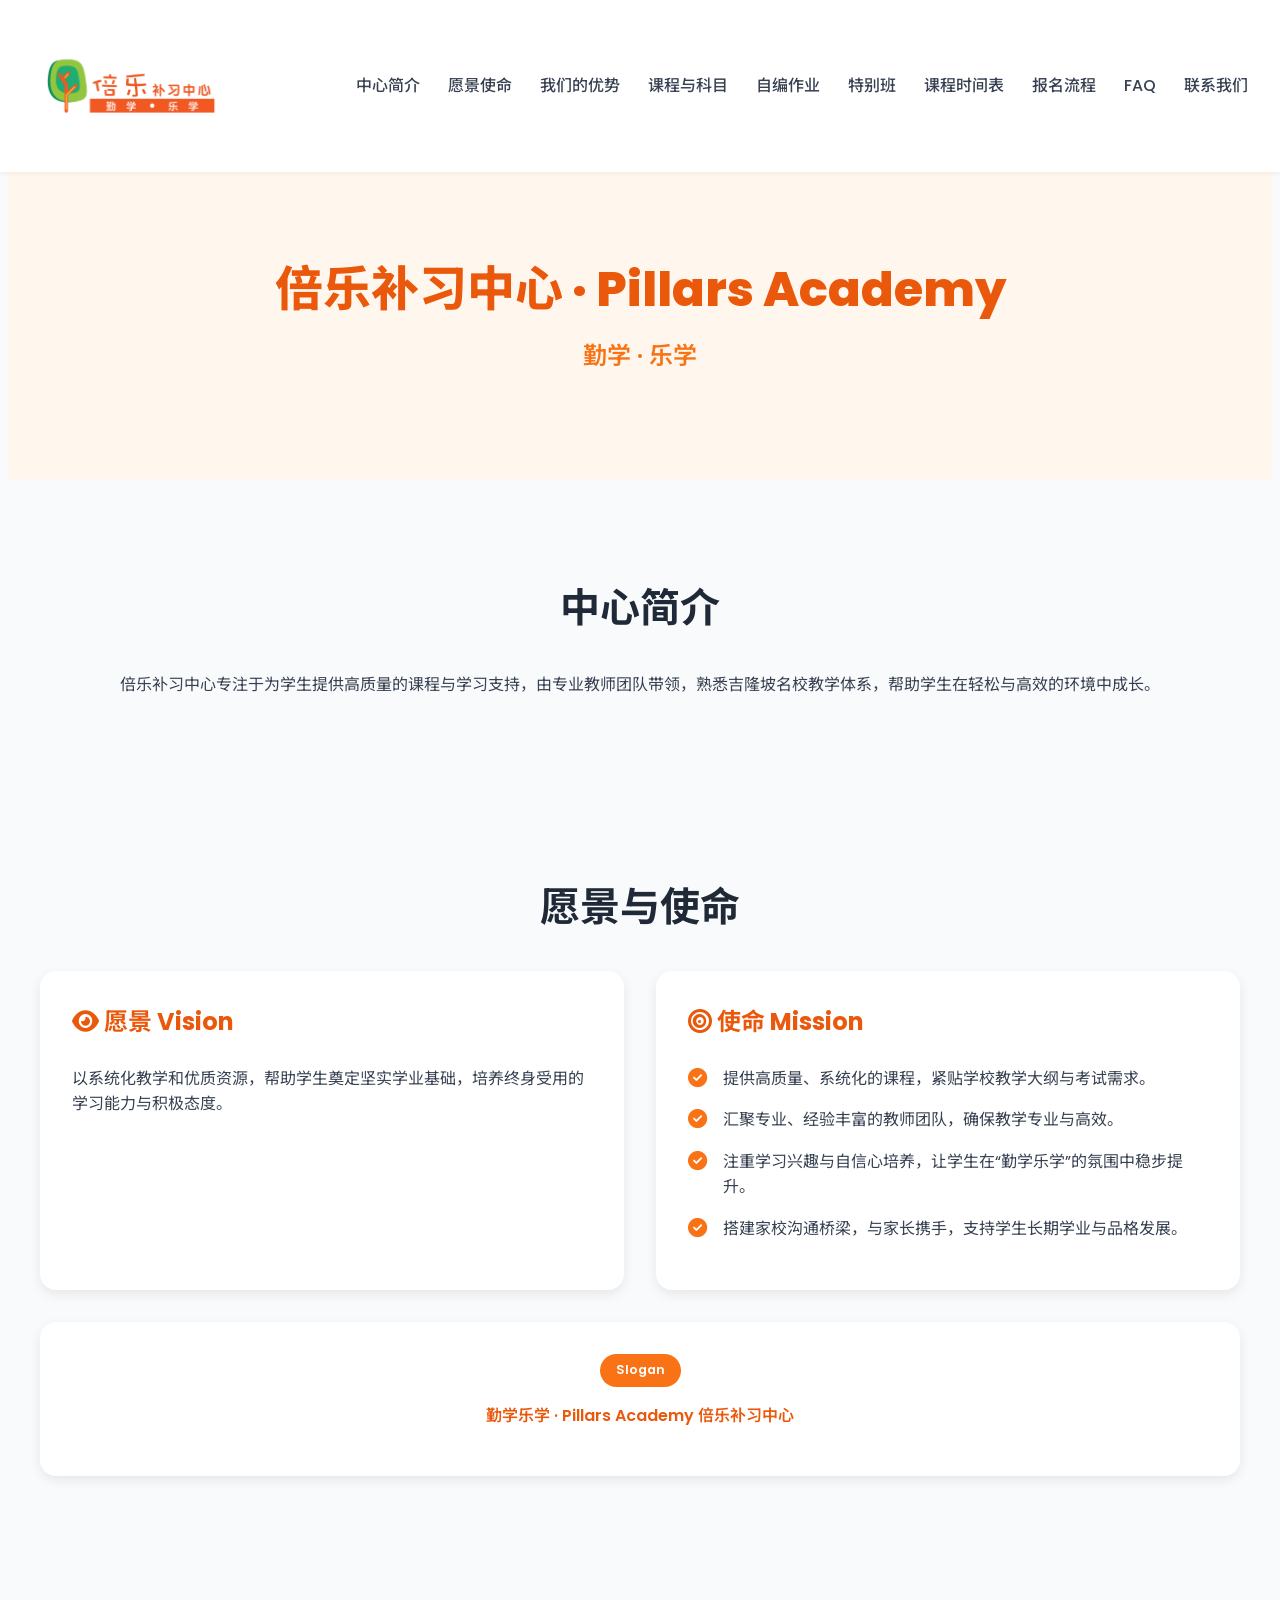
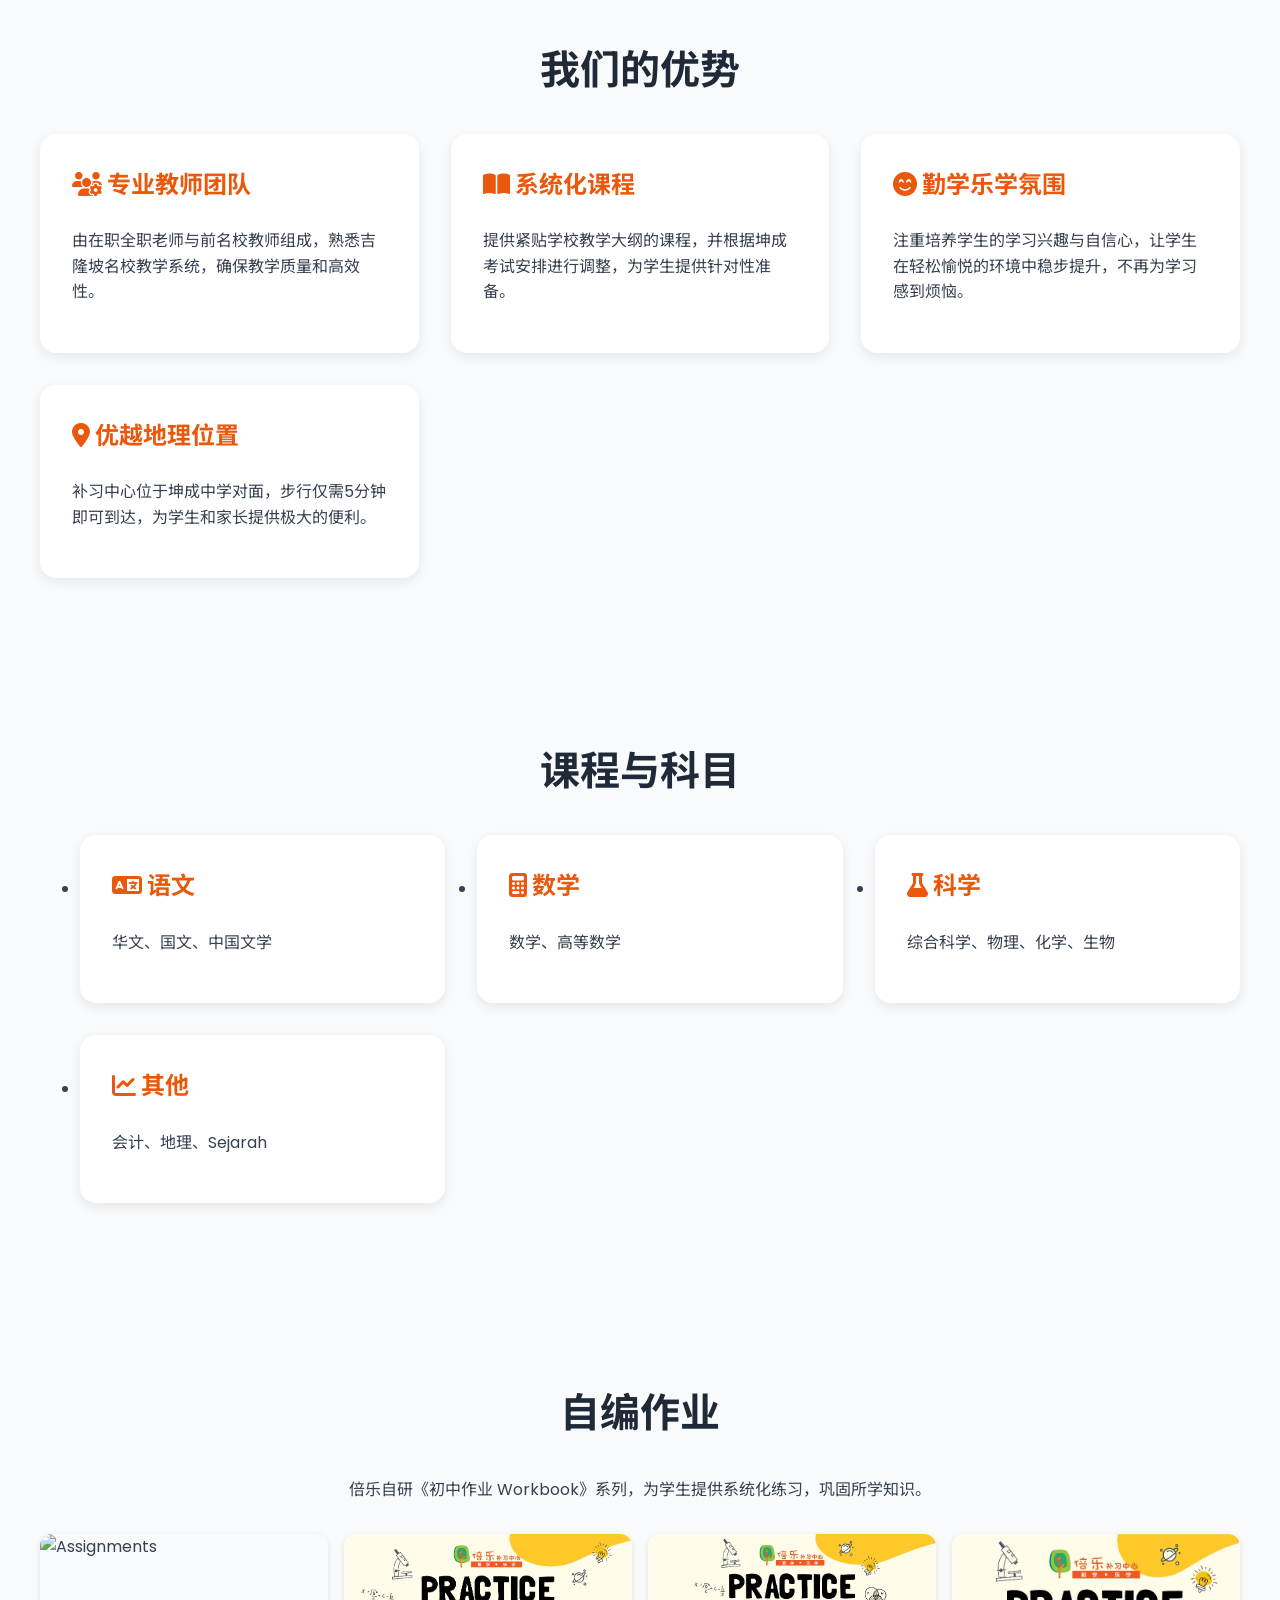
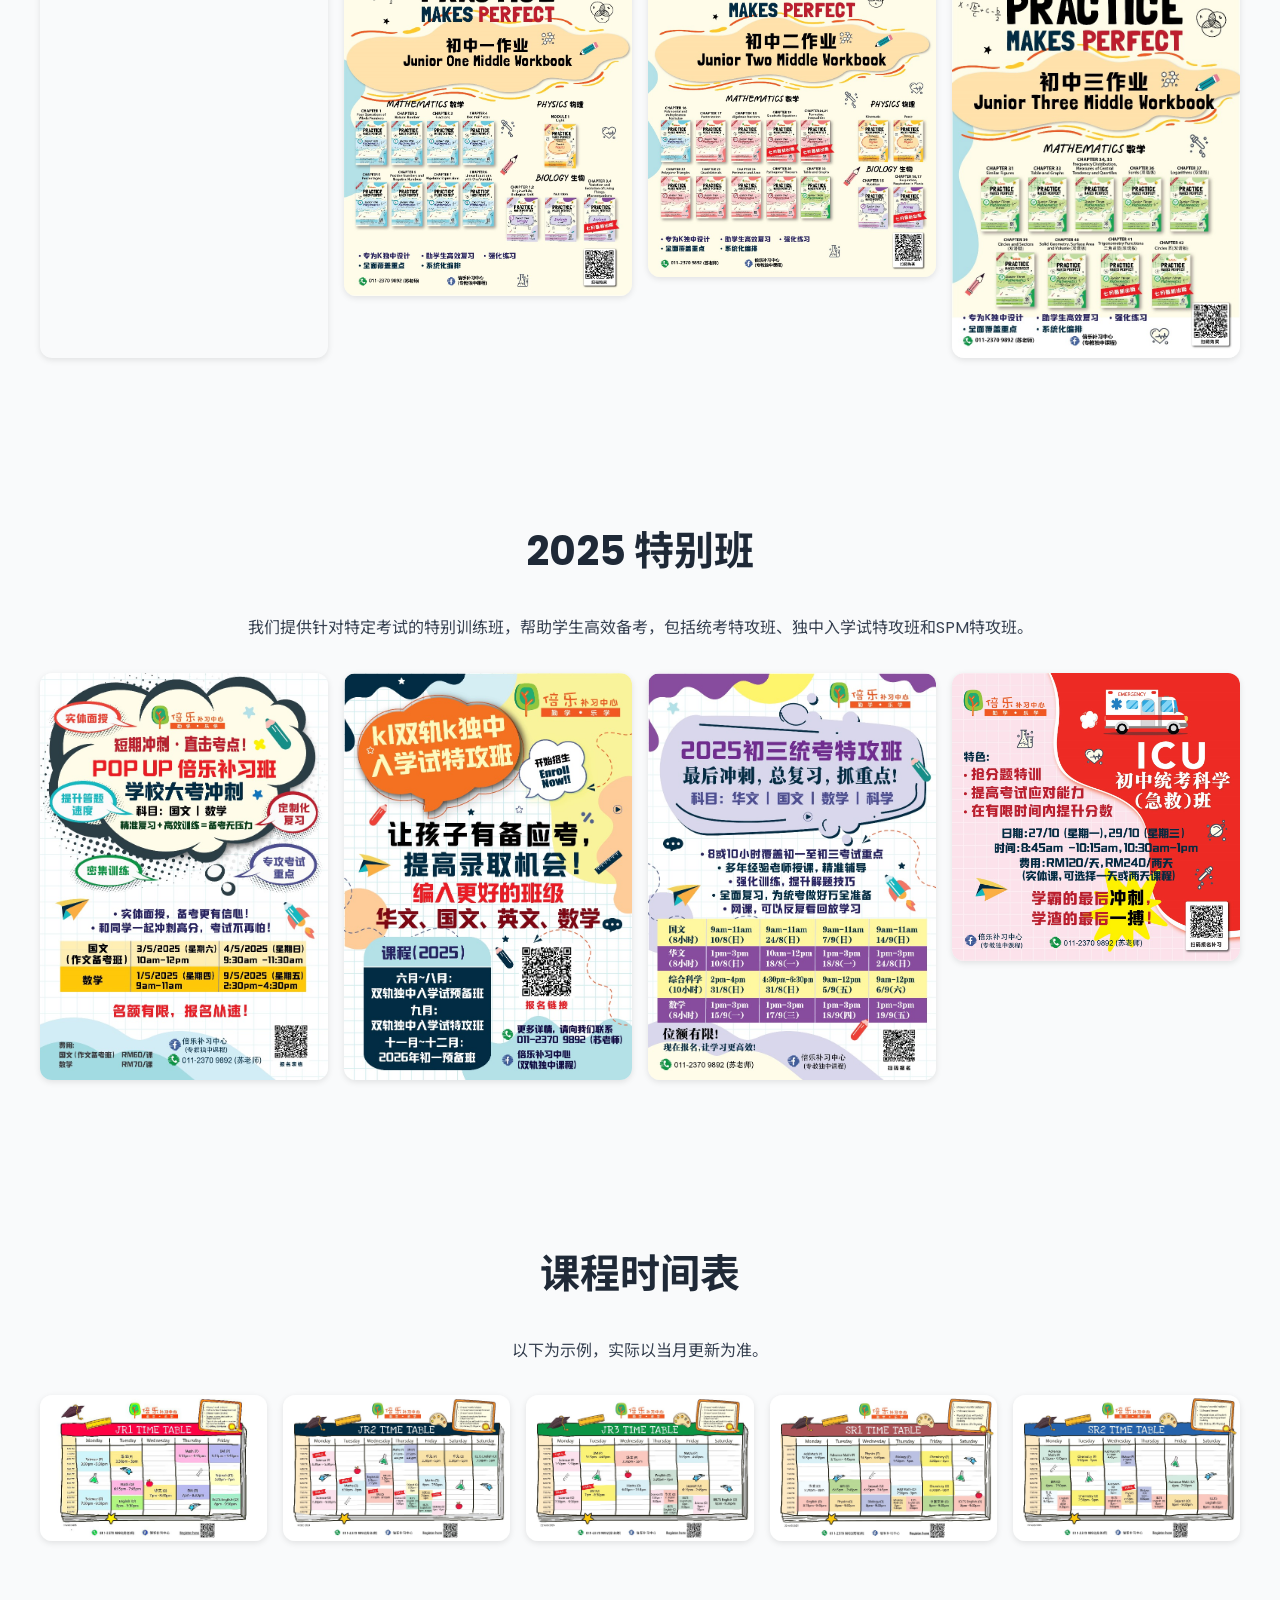
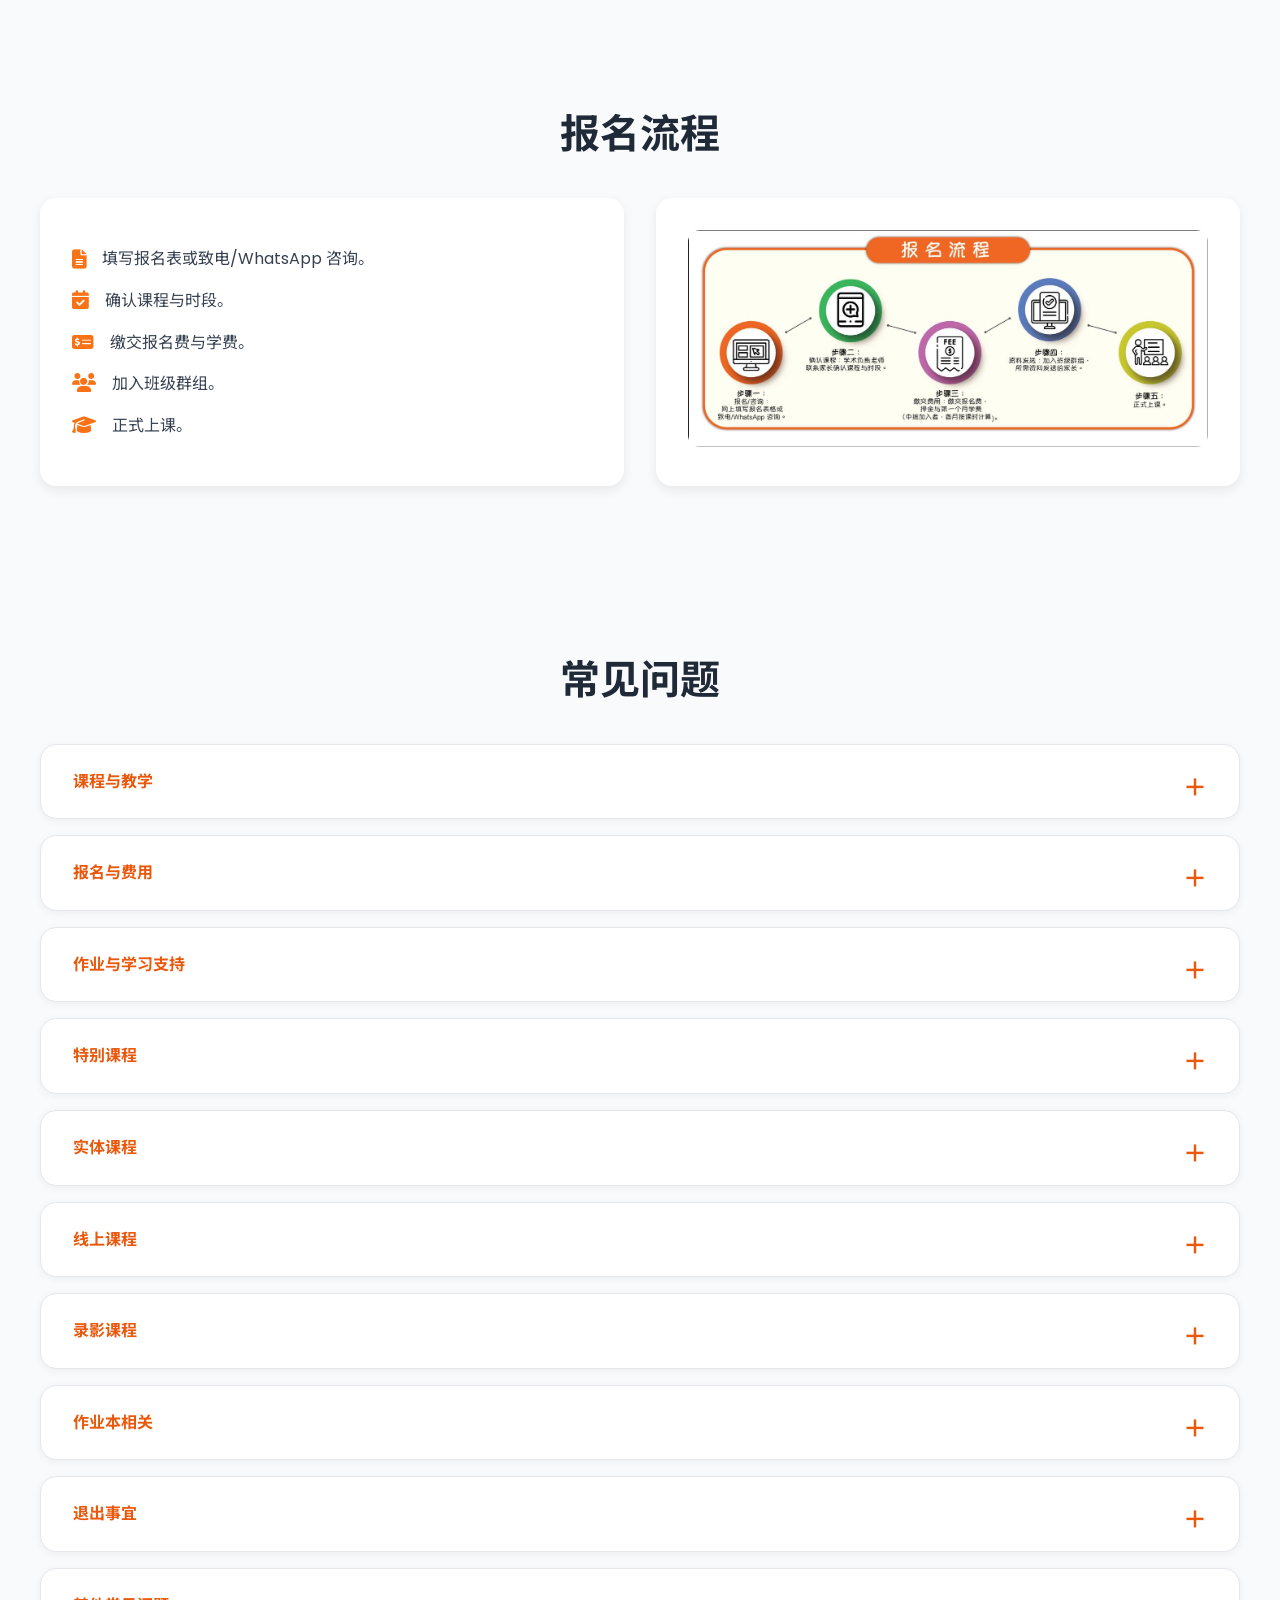
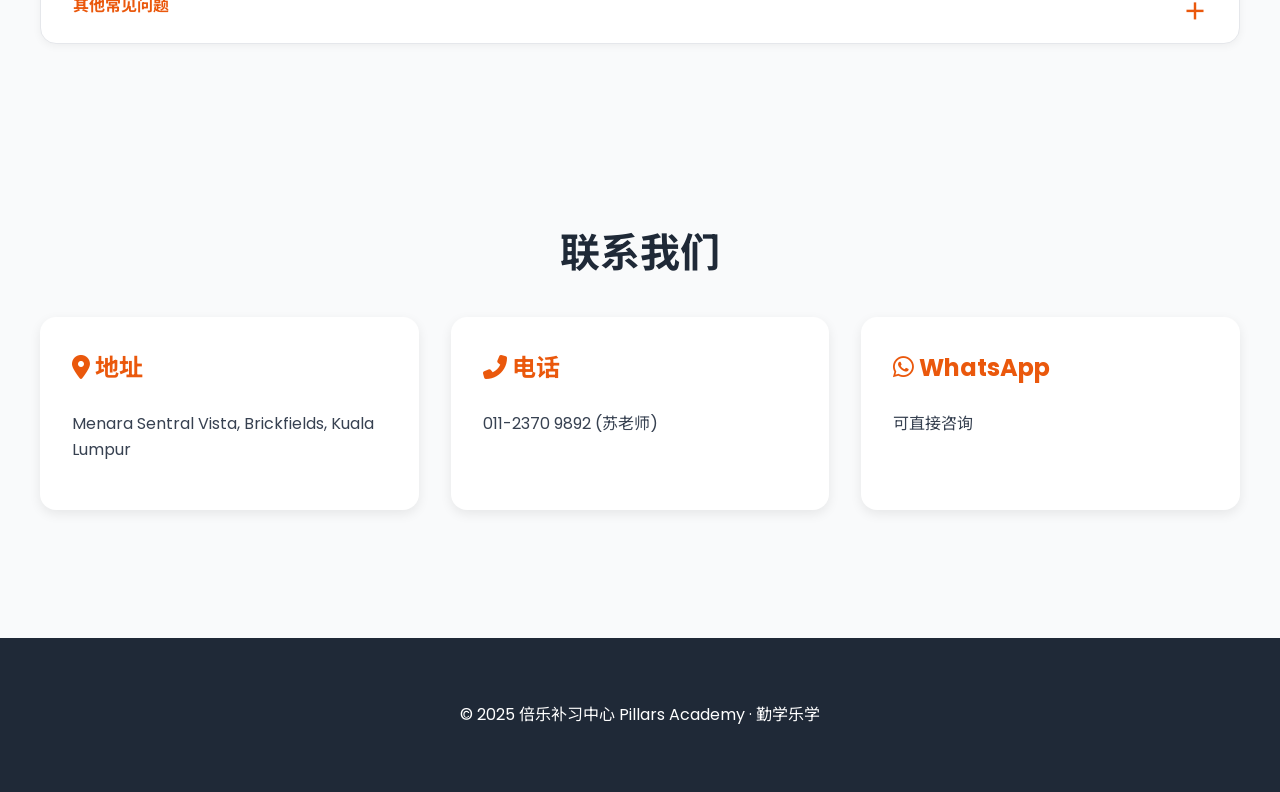
==== commit f6c992f1: "Update documentation" ====
--- a/index.html
+++ b/index.html
@@ -219,7 +219,7 @@
   <h2>自编作业</h2>
   <p style="text-align:center;">倍乐自研《初中作业 Workbook》系列，为学生提供系统化练习，巩固所学知识。</p>
   <div class="image-grid">
-    <img src="images\E1.jpg" alt="Assignments" class="zoom-img">
+    <img src="https://github.com/E1io777/Piller_Website/blob/dbaa1e6e23f0d272cfb5ae50769517e24a76f980/images/E1.jpg" alt="Assignments" class="zoom-img">
     <img src="images\E2.jpg" alt="Assignments" class="zoom-img">
     <img src="images\E3.jpg" alt="Assignments" class="zoom-img">
     <img src="images\E4.jpg" alt="Assignments" class="zoom-img">
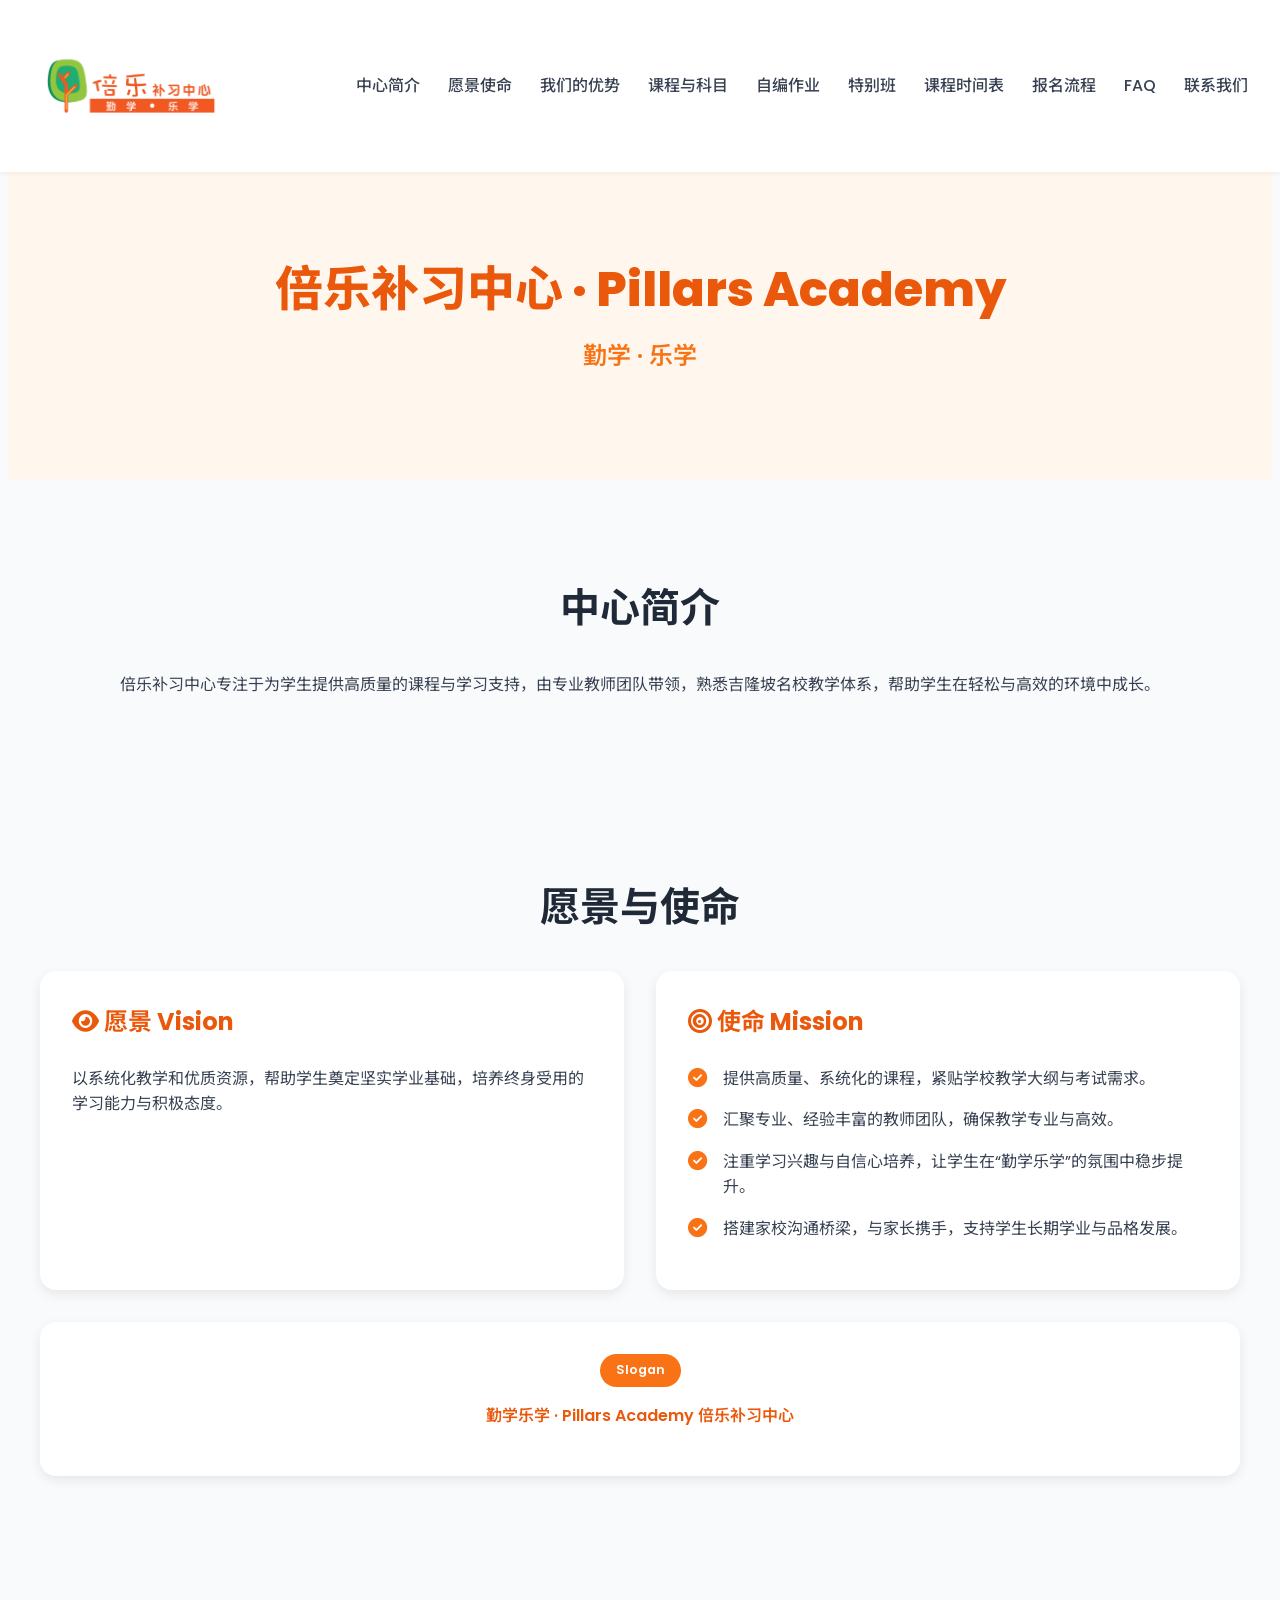
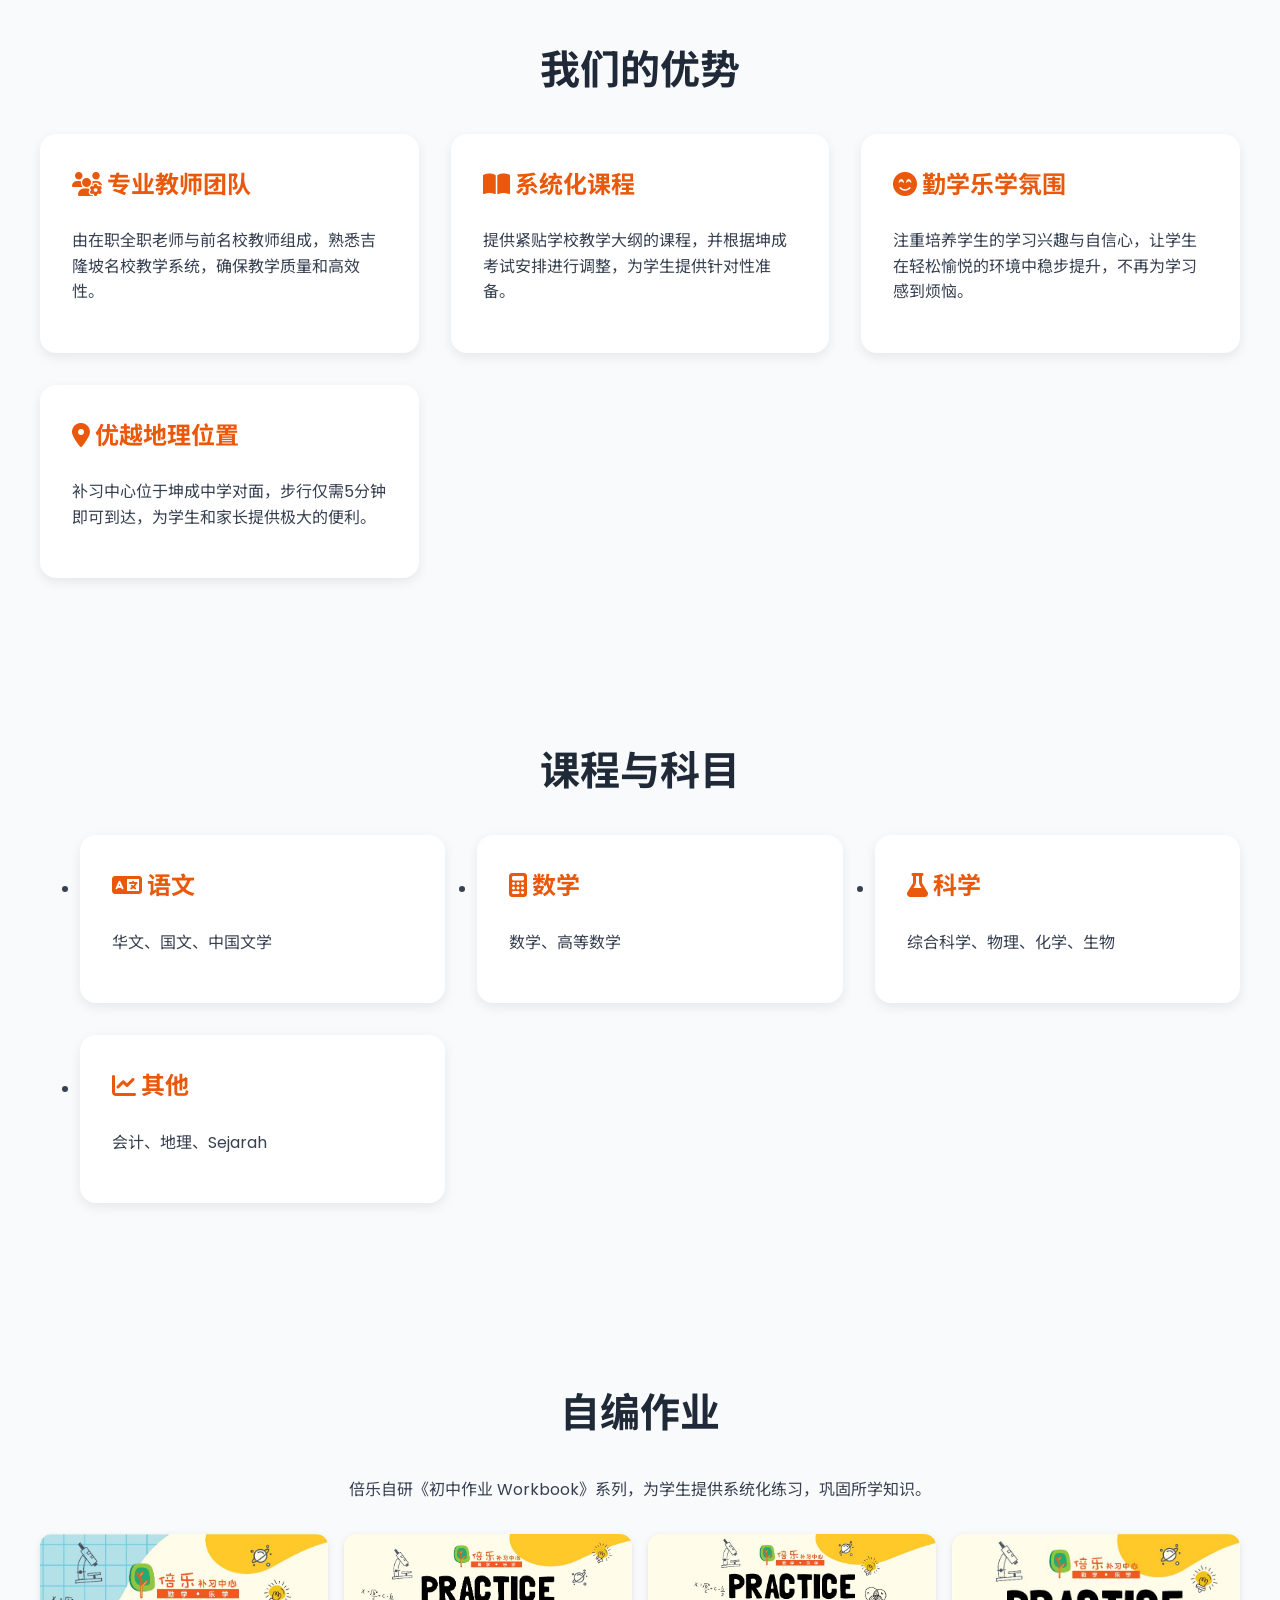
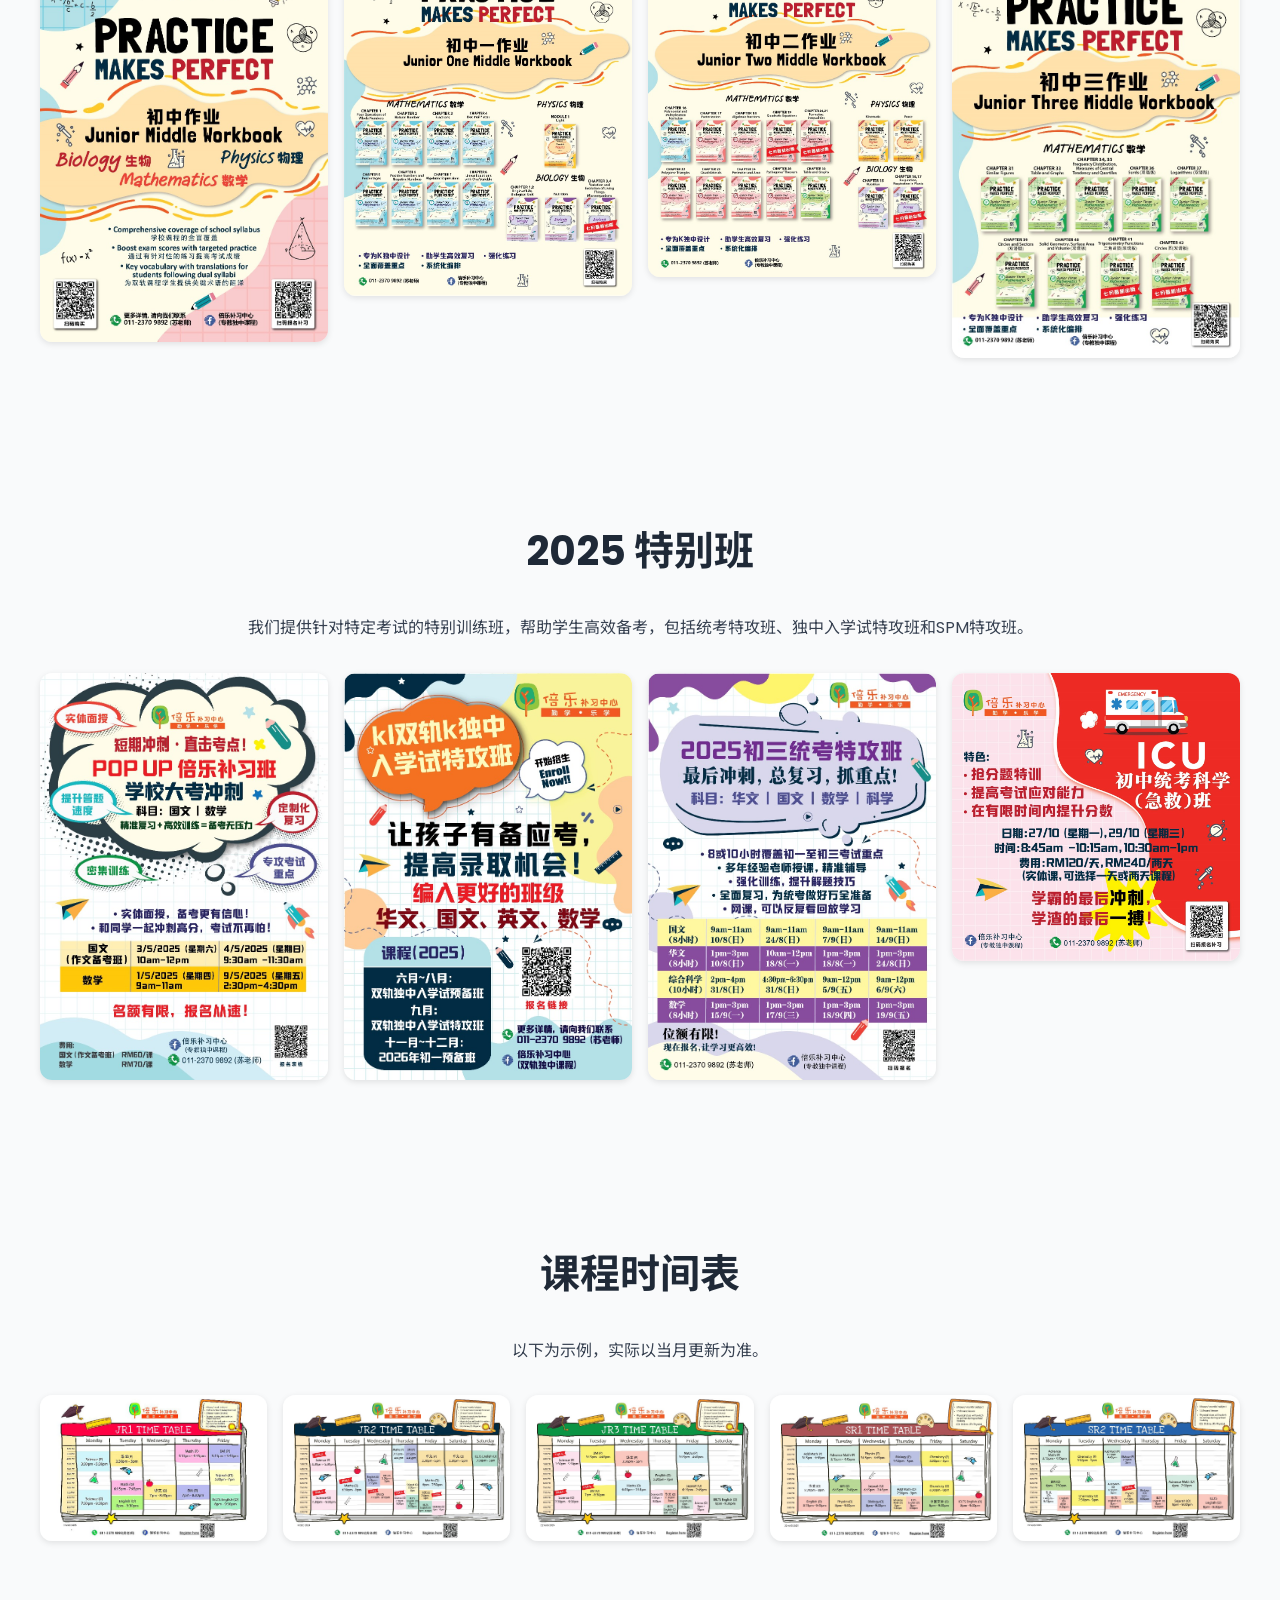
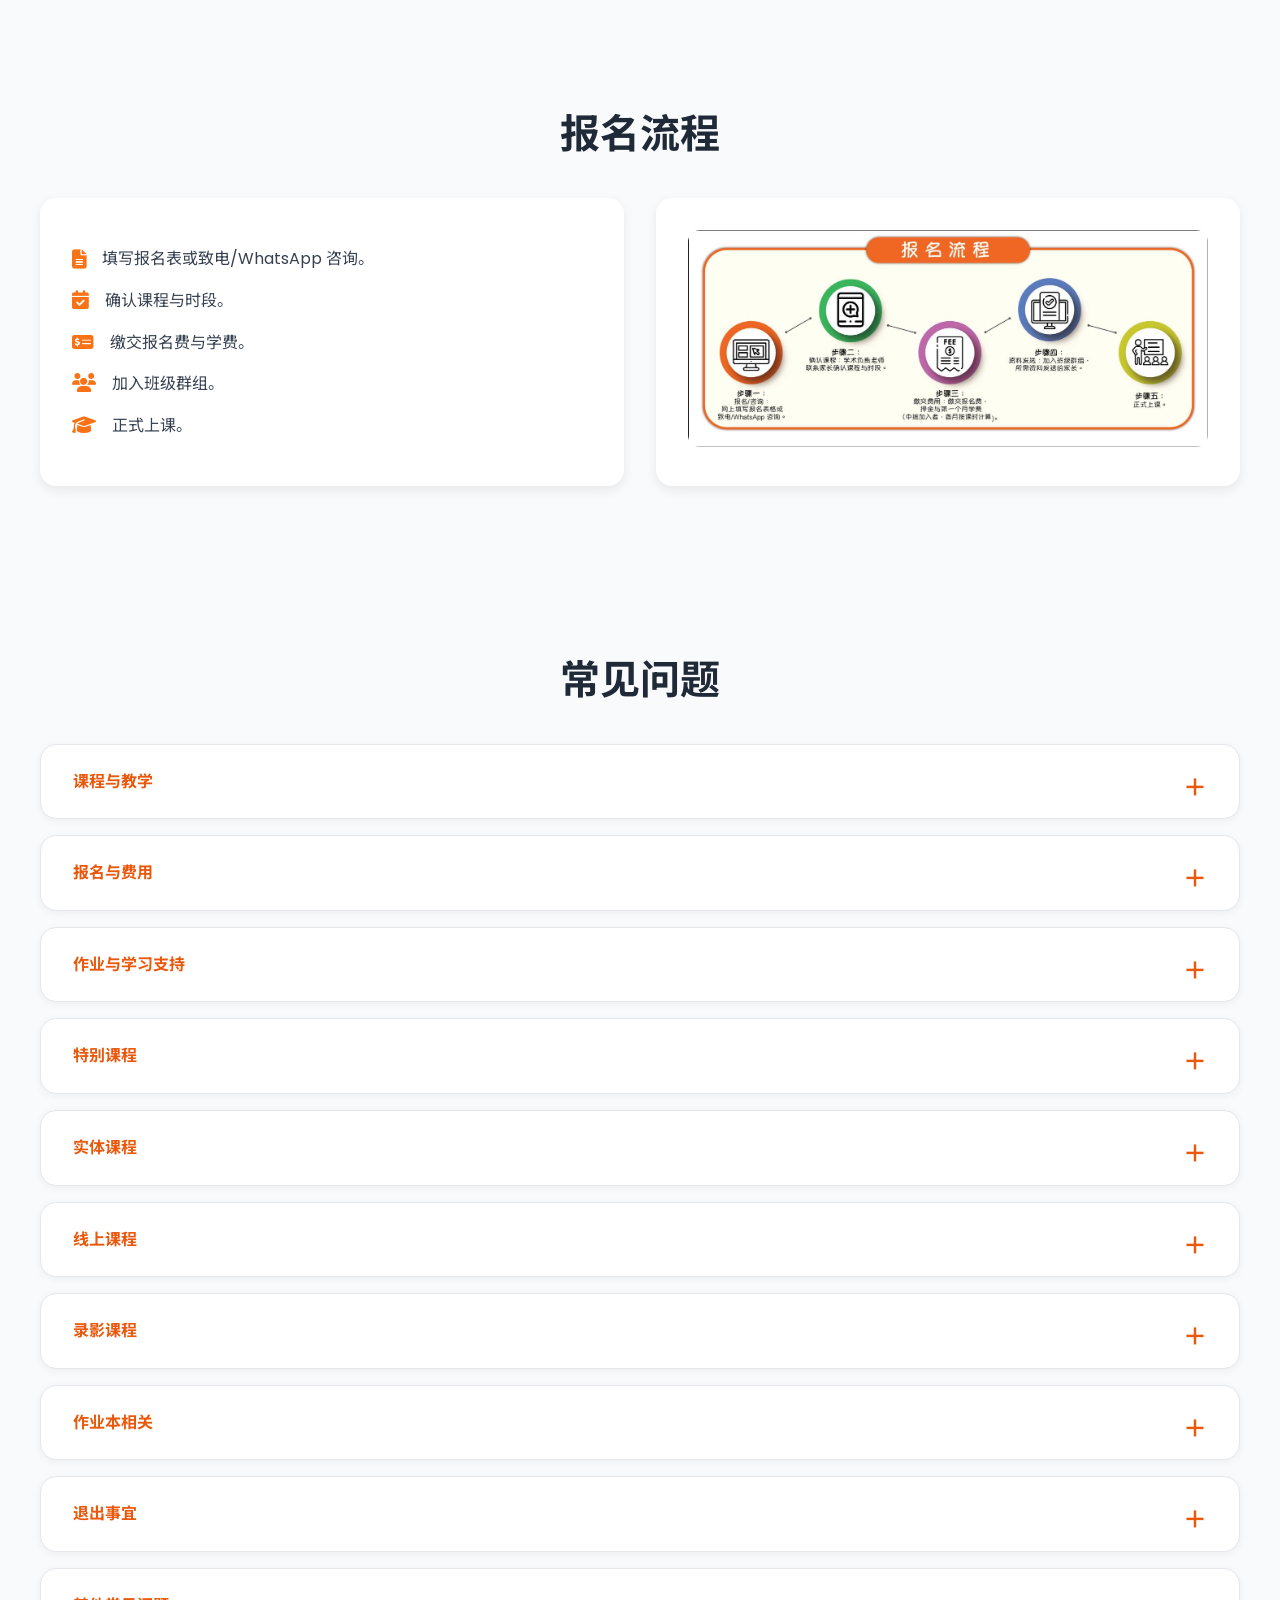
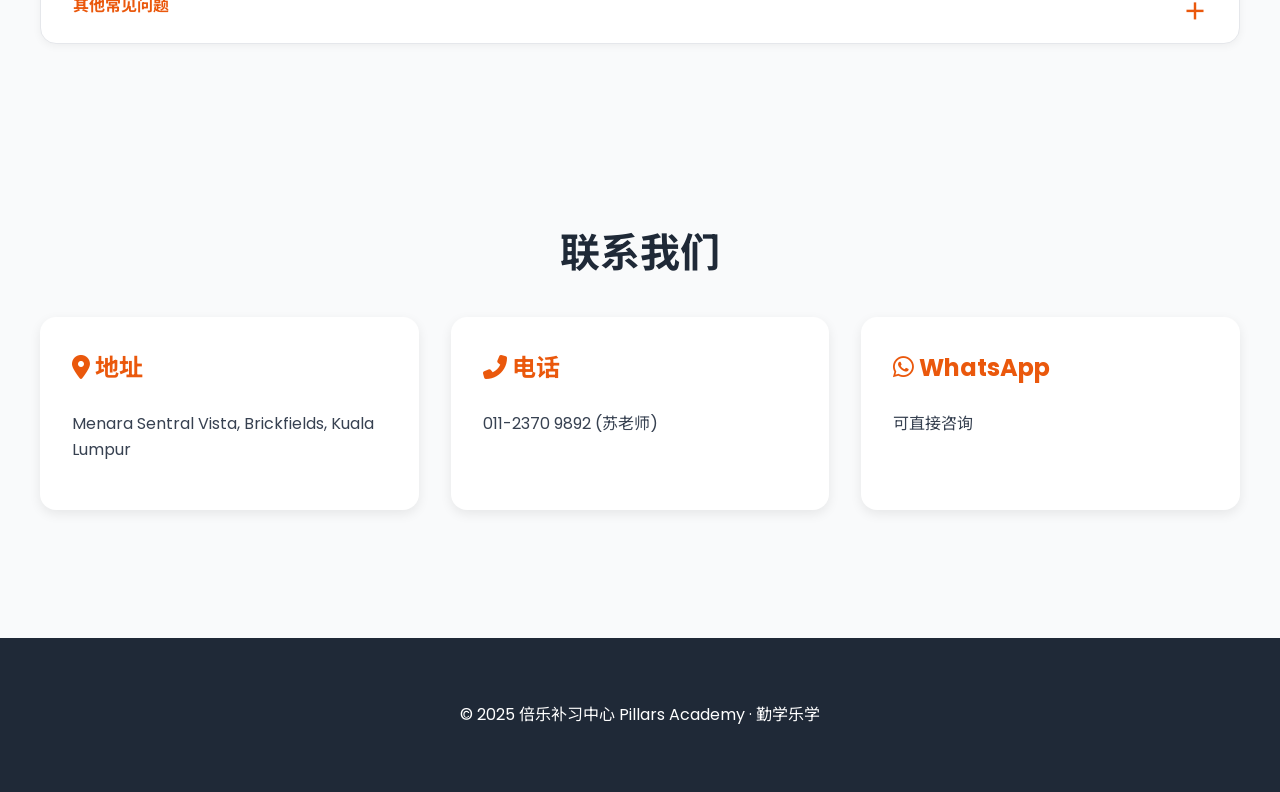
==== commit f0d8621d: "Update documentation" ====
--- a/index.html
+++ b/index.html
@@ -219,7 +219,7 @@
   <h2>自编作业</h2>
   <p style="text-align:center;">倍乐自研《初中作业 Workbook》系列，为学生提供系统化练习，巩固所学知识。</p>
   <div class="image-grid">
-    <img src="https://github.com/E1io777/Piller_Website/blob/dbaa1e6e23f0d272cfb5ae50769517e24a76f980/images/E1.jpg" alt="Assignments" class="zoom-img">
+    <img src="images/E1.jpg" alt="Assignments" class="zoom-img">
     <img src="images\E2.jpg" alt="Assignments" class="zoom-img">
     <img src="images\E3.jpg" alt="Assignments" class="zoom-img">
     <img src="images\E4.jpg" alt="Assignments" class="zoom-img">
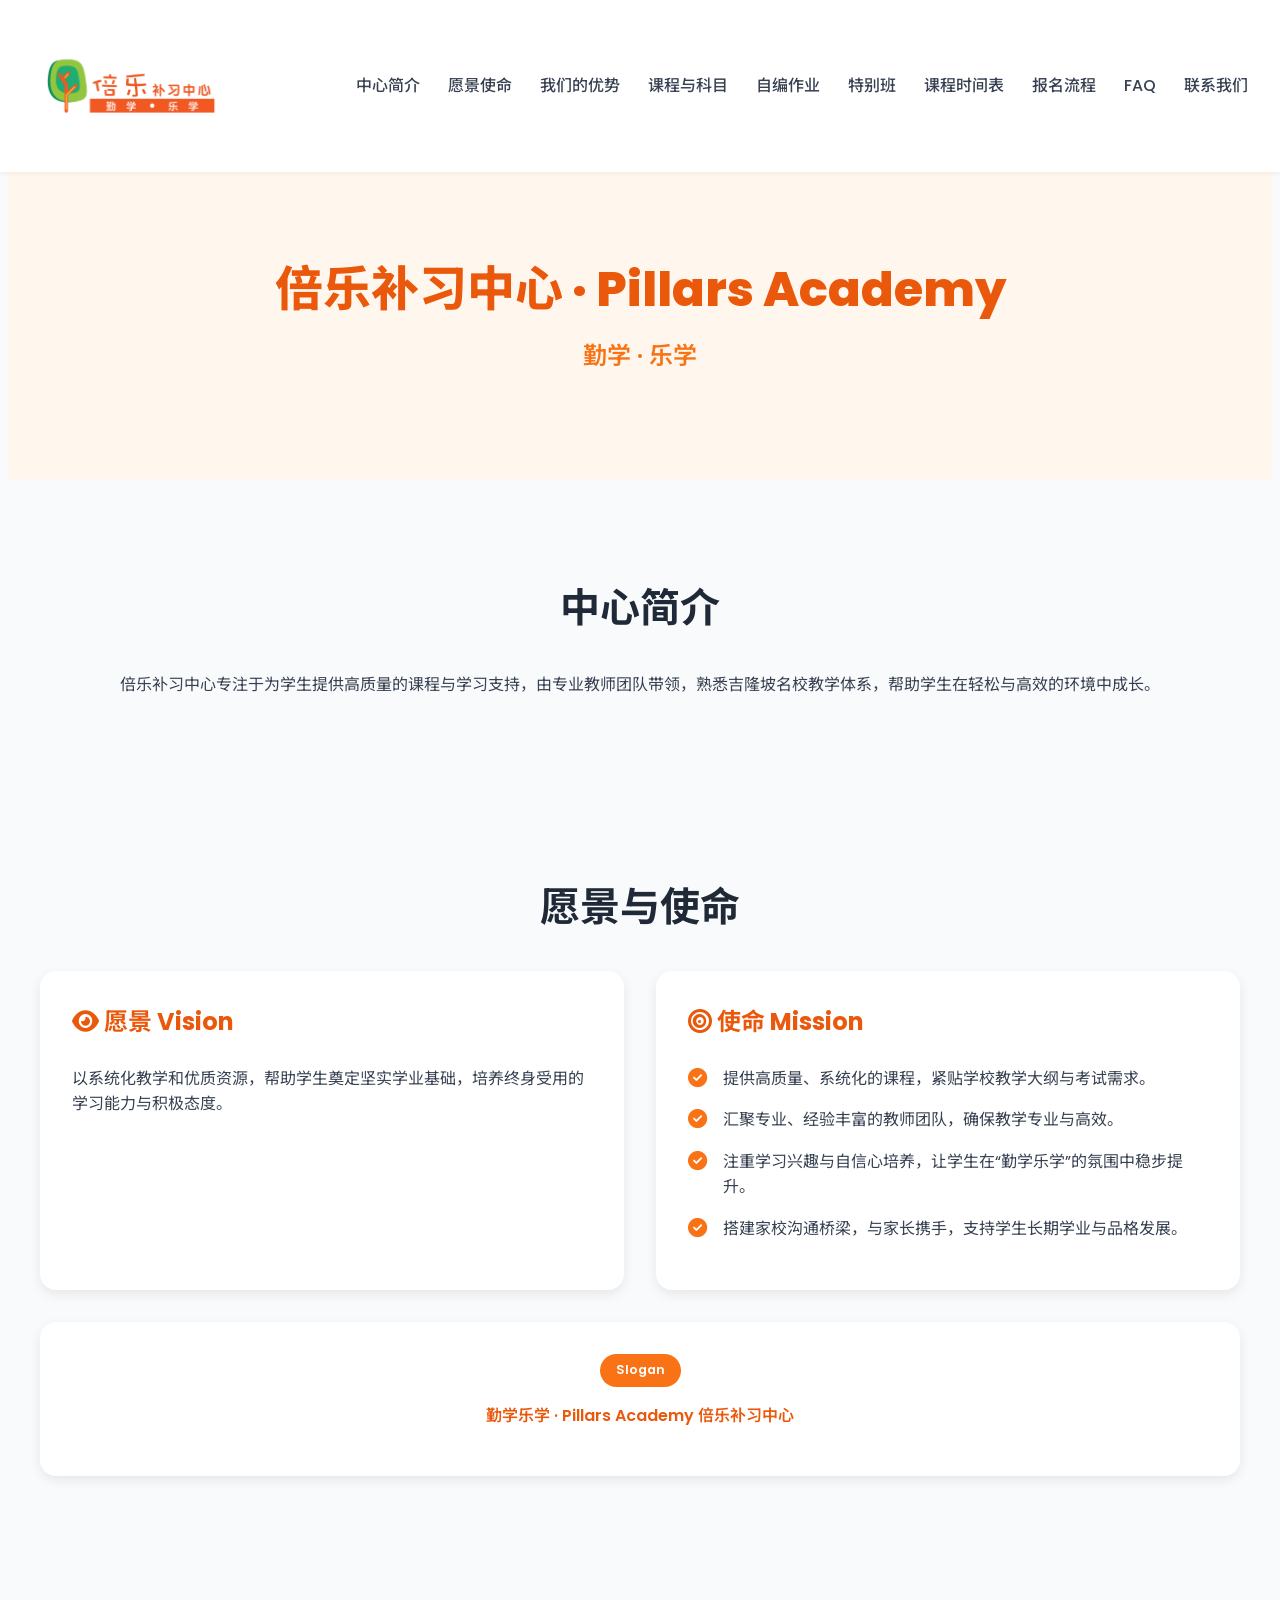
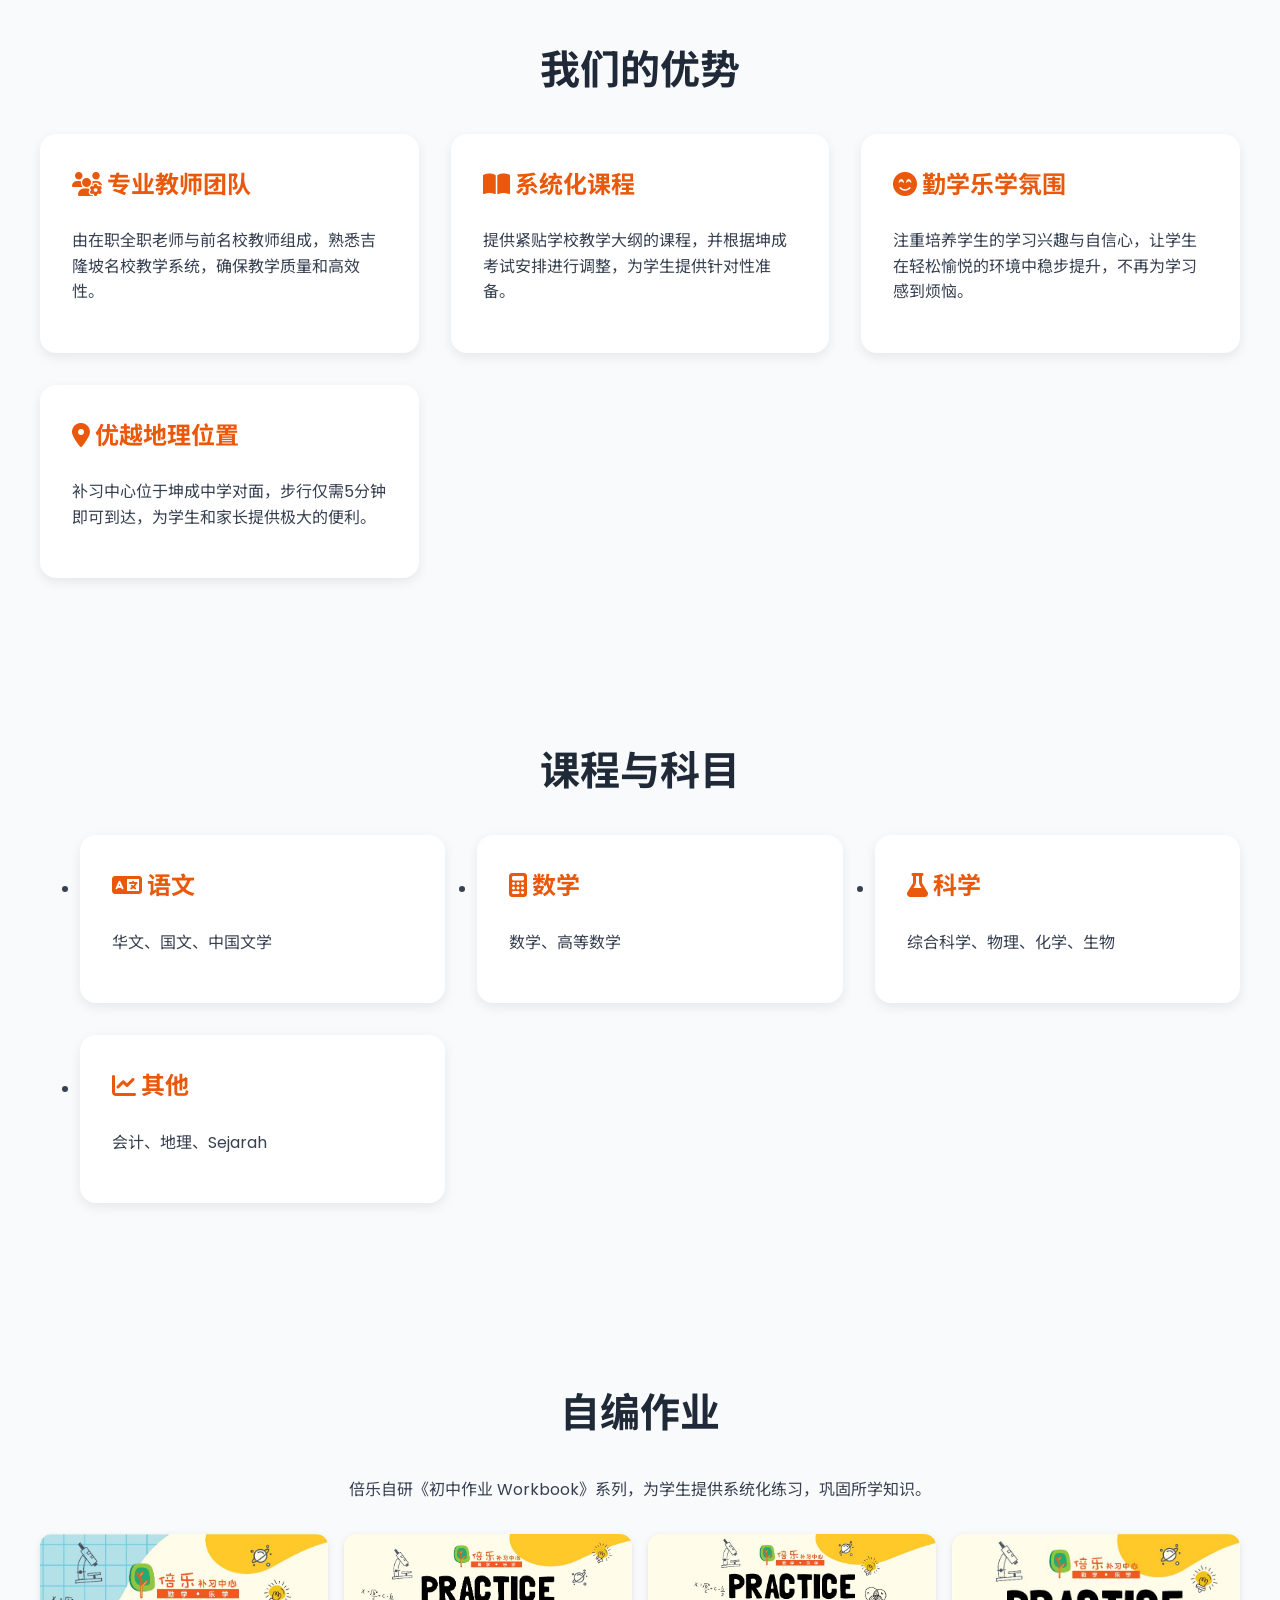
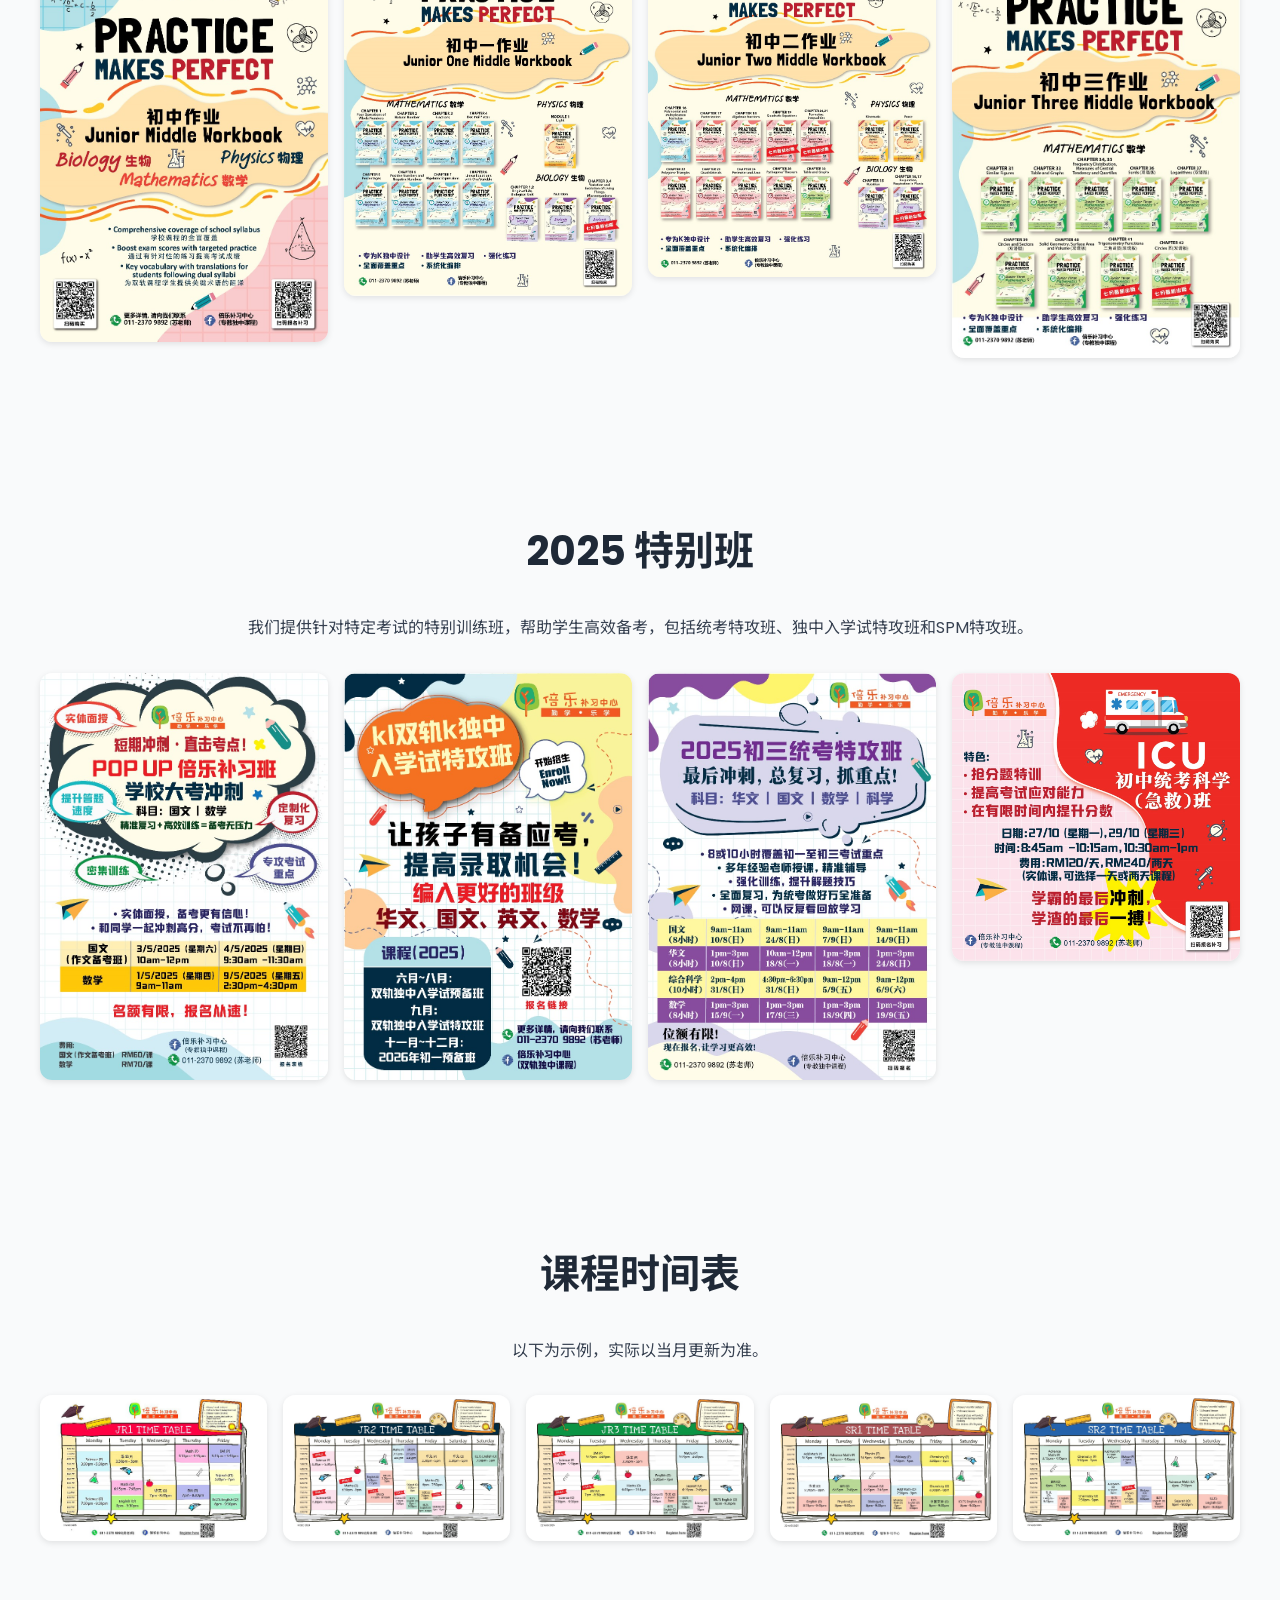
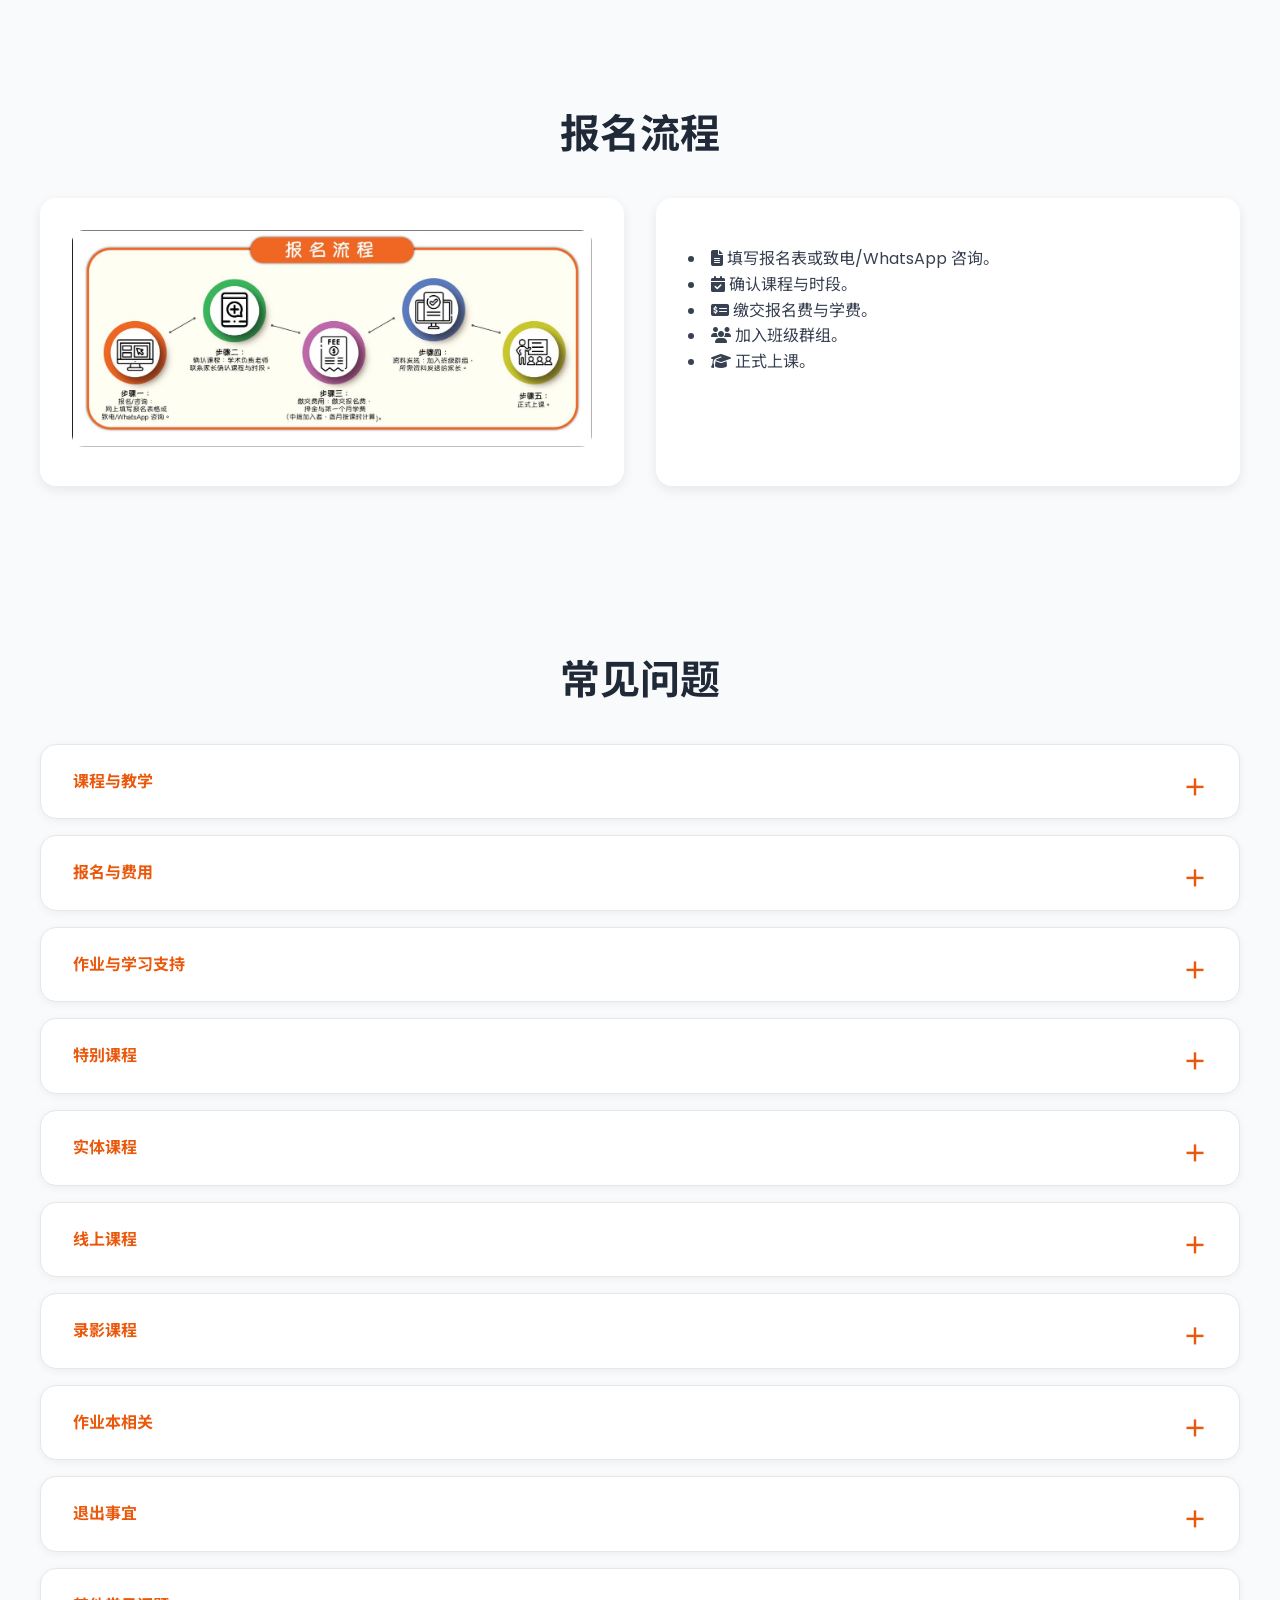
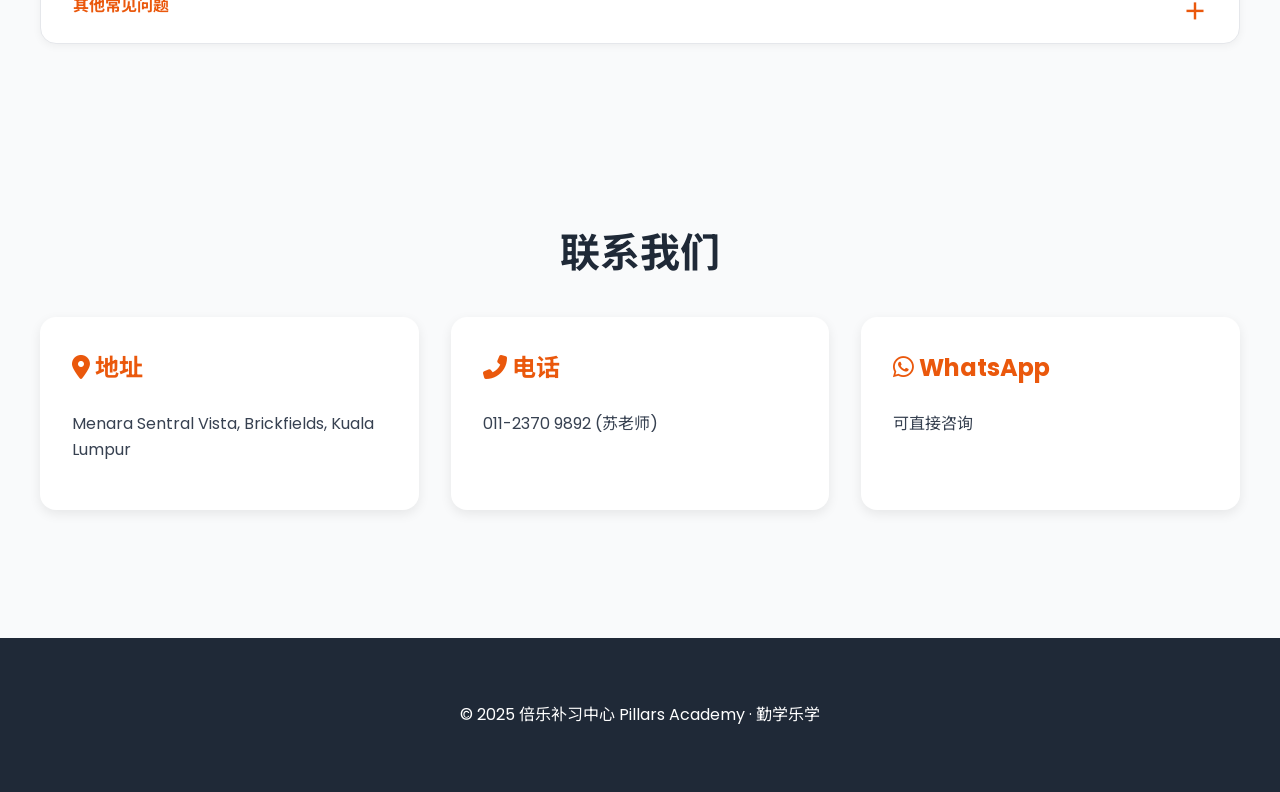
==== commit bee74092: "Update documentation" ====
--- a/index.html
+++ b/index.html
@@ -4,7 +4,7 @@
 <meta charset="utf-8"/>
 <meta content="width=device-width, initial-scale=1.0" name="viewport"/>
 <title>倍乐补习中心 · Pillars Academy</title>
-<link rel="icon" type="image/x-icon" href="images\tree logo.jpg">
+<link rel="icon" type="image/x-icon" href="images/tree_logo.jpg">
 <link rel="preconnect" href="https://fonts.googleapis.com">
 <link rel="preconnect" href="https://fonts.gstatic.com" crossorigin>
 <link href="https://fonts.googleapis.com/css2?family=Noto+Sans+SC:wght@400;500;700&family=Poppins:wght@400;500;600;700&display=swap" rel="stylesheet">
@@ -123,7 +123,7 @@
 <body>
 
 <header>
-  <img src="images\logo (main).jpg" alt="Pillars Academy Logo" class="header-logo">
+  <img src="images/logo_(main).jpg" alt="Pillars Academy Logo" class="header-logo">
   <nav>
     <a href="#about">中心简介</a>
     <a href="#vision">愿景使命</a>
@@ -220,9 +220,9 @@
   <p style="text-align:center;">倍乐自研《初中作业 Workbook》系列，为学生提供系统化练习，巩固所学知识。</p>
   <div class="image-grid">
     <img src="images/E1.jpg" alt="Assignments" class="zoom-img">
-    <img src="images\E2.jpg" alt="Assignments" class="zoom-img">
-    <img src="images\E3.jpg" alt="Assignments" class="zoom-img">
-    <img src="images\E4.jpg" alt="Assignments" class="zoom-img">
+    <img src="images/E2.jpg" alt="Assignments" class="zoom-img">
+    <img src="images/E3.jpg" alt="Assignments" class="zoom-img">
+    <img src="images/E4.jpg" alt="Assignments" class="zoom-img">
   </div>
 </section>
 
@@ -230,10 +230,10 @@
   <h2>2025 特别班</h2>
   <p style="text-align:center;">我们提供针对特定考试的特别训练班，帮助学生高效备考，包括统考特攻班、独中入学试特攻班和SPM特攻班。</p>
   <div class="image-grid">
-    <img src="images\F1.jpg" alt="Special Classes" class="zoom-img">
-    <img src="images\F2.jpg" alt="Special Classes" class="zoom-img">
-    <img src="images\F3.jpg" alt="Special Classes" class="zoom-img">
-    <img src="images\F4.jpg" alt="Special Classes" class="zoom-img">
+    <img src="images/F1.jpg" alt="Special Classes" class="zoom-img">
+    <img src="images/F2.jpg" alt="Special Classes" class="zoom-img">
+    <img src="images/F3.jpg" alt="Special Classes" class="zoom-img">
+    <img src="images/F4.jpg" alt="Special Classes" class="zoom-img">
   </div>
 </section>
 
@@ -241,11 +241,11 @@
   <h2>课程时间表</h2>
   <p style="text-align:center;">以下为示例，实际以当月更新为准。</p>
   <div class="image-grid">
-    <img src="images\G1_resized.jpg" alt="课程时间表 - 初中" class="zoom-img">
-    <img src="images\G2.jpg" alt="课程时间表 - 高中" class="zoom-img">
-    <img src="images\G3.jpg" alt="课程时间表 - 初中" class="zoom-img">
-    <img src="images\G4.jpg" alt="课程时间表 - 高中" class="zoom-img">
-    <img src="images\G5.jpg" alt="课程时间表 - 高中" class="zoom-img">
+    <img src="images/G1_resized.jpg" alt="课程时间表 - 初中" class="zoom-img">
+    <img src="images/G2.jpg" alt="课程时间表 - 高中" class="zoom-img">
+    <img src="images/G3.jpg" alt="课程时间表 - 初中" class="zoom-img">
+    <img src="images/G4.jpg" alt="课程时间表 - 高中" class="zoom-img">
+    <img src="images/G5.jpg" alt="课程时间表 - 高中" class="zoom-img">
   </div>
 </section>
 
@@ -253,16 +253,16 @@
   <h2>报名流程</h2>
   <div class="grid md:grid-cols-2">
     <div class="card">
-      <ul class="icon-list">
+        <img src="images/H_(1).jpg" alt= "Enrollment Process" style="width: 100%; height: auto; border-radius: 0.75rem;">
+    </div>
+    <div class="card">
+      <ul class="icon-list"></ul>
         <li><i class="fas fa-file-alt"></i> 填写报名表或致电/WhatsApp 咨询。</li>
         <li><i class="fas fa-calendar-check"></i> 确认课程与时段。</li>
         <li><i class="fas fa-money-check-alt"></i> 缴交报名费与学费。</li>
         <li><i class="fas fa-users"></i> 加入班级群组。</li>
         <li><i class="fas fa-graduation-cap"></i> 正式上课。</li>
       </ul>
-    </div>
-    <div class="card">
-      <img src="images\H (1).jpg" alt= "Enrollment Process" style="width: 100%; height: auto; border-radius: 0.75rem;">
     </div>
   </div>
 </section>
